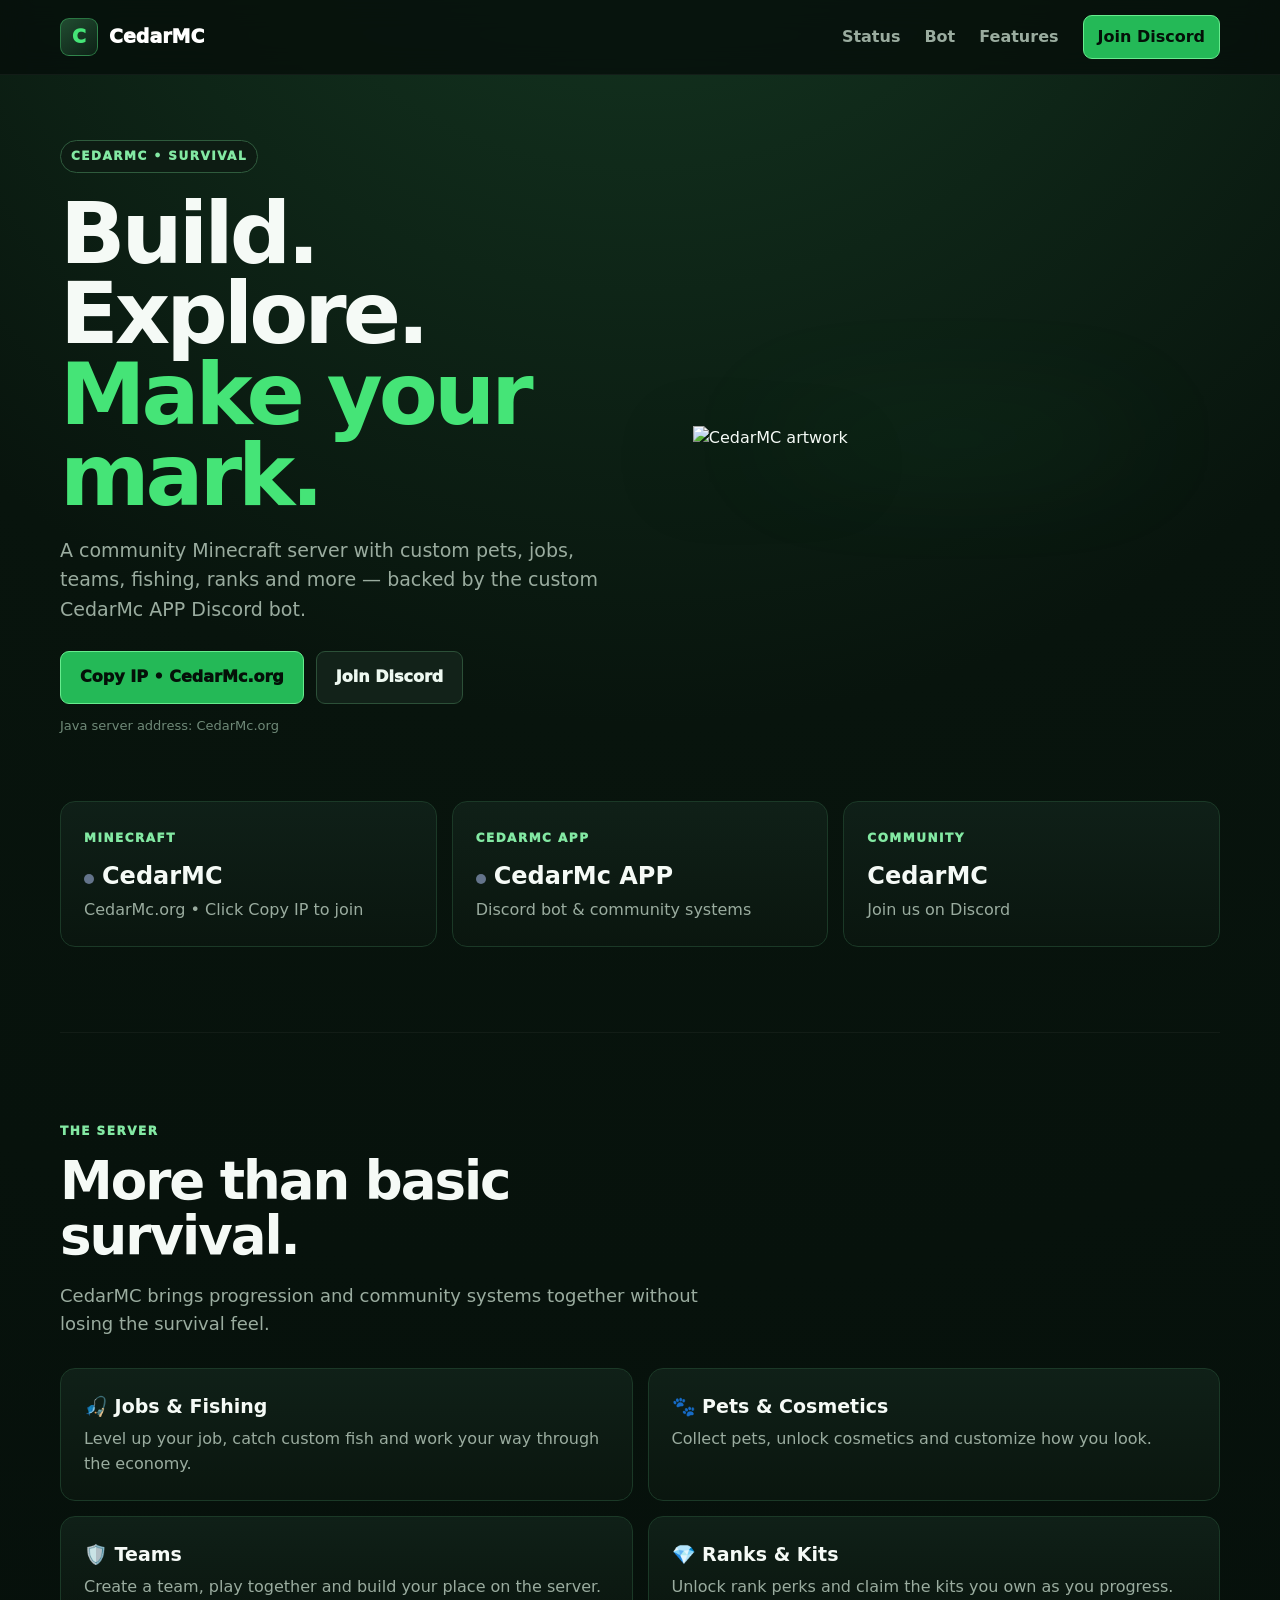
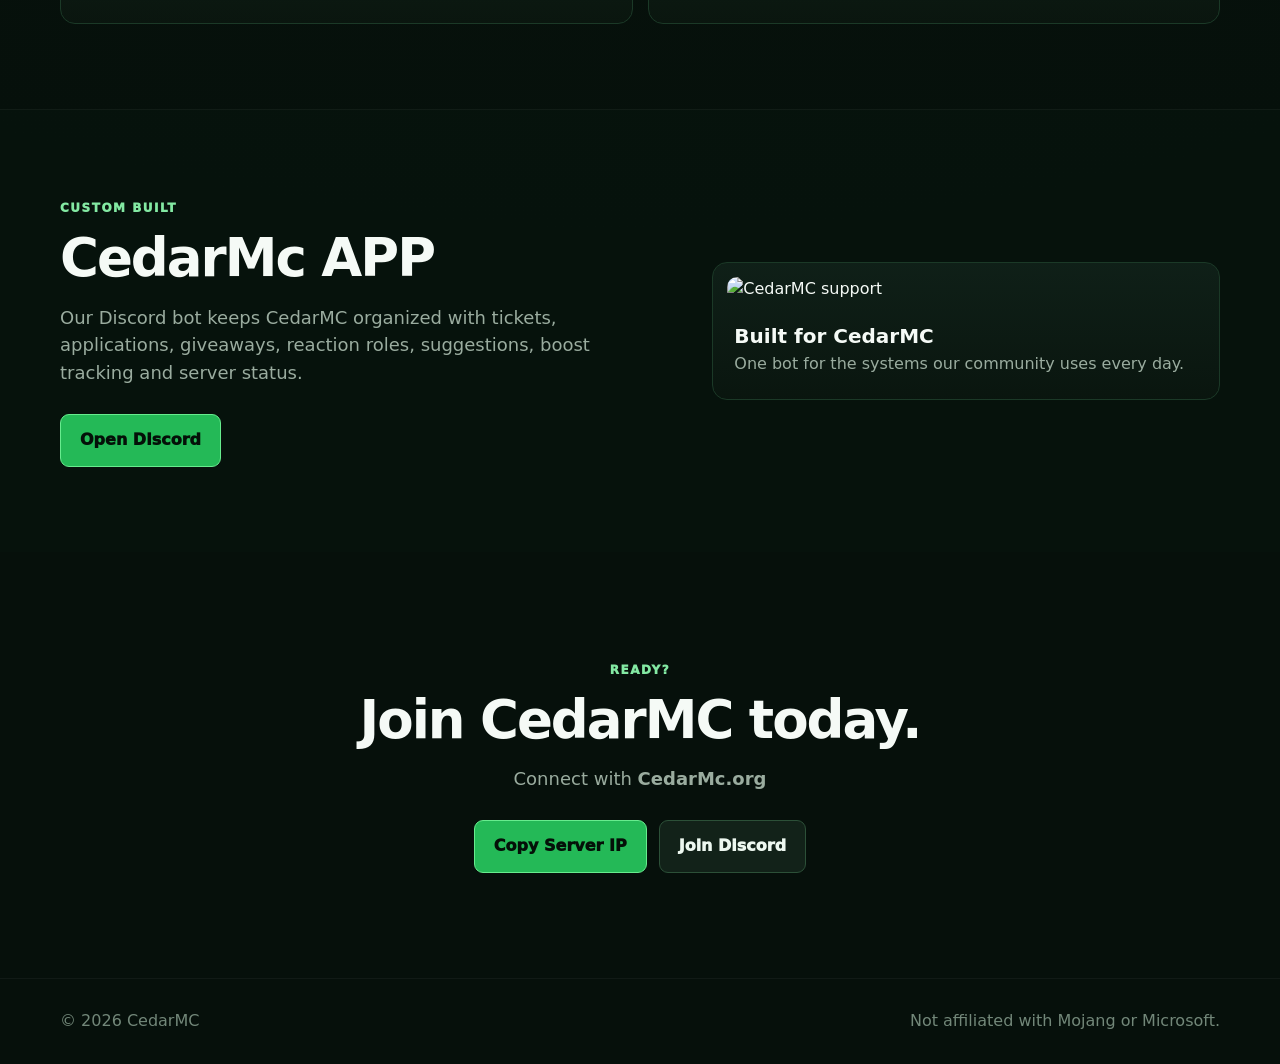
==== index.html @ 32d64391 "Add files via upload" ====
<!doctype html><html lang="en"><head><meta charset="utf-8"><meta name="viewport" content="width=device-width,initial-scale=1"><meta name="theme-color" content="#07100c"><title>CedarMC • Official Server</title><meta name="description" content="CedarMC Minecraft server and CedarMc APP community website."><link rel="stylesheet" href="style.css"></head><body>
<header><nav class="wrap"><a class="brand" href="#home"><span class="mark">C</span><span>CedarMC</span></a><div class="links"><a href="#status">Status</a><a href="#bot">Bot</a><a href="#features">Features</a><a class="button small discord-link" href="#">Join Discord</a></div></nav></header>
<main id="home"><section class="hero wrap"><div class="hero-copy"><div class="pill">CEDARMC • SURVIVAL</div><h1>Build. Explore.<br><span>Make your mark.</span></h1><p>A community Minecraft server with custom pets, jobs, teams, fishing, ranks and more — backed by the custom CedarMc APP Discord bot.</p><div class="actions"><button class="button" id="copyIp">Copy IP • CedarMc.org</button><a class="button secondary discord-link" href="#">Join Discord</a></div><div class="copy-note" id="copyNote">Java server address: CedarMc.org</div></div><div class="hero-art"><img src="assets/cedarmc-welcome.png" alt="CedarMC artwork"></div></section>
<section class="status-wrap wrap" id="status"><article class="status-card"><span class="kicker">MINECRAFT</span><h3><i class="dot" id="mcDot"></i><span id="mcState">Checking…</span></h3><p id="mcPlayers">CedarMc.org</p></article><article class="status-card"><span class="kicker">CEDARMC APP</span><h3><i class="dot" id="botDot"></i><span id="botState">Checking…</span></h3><p>Discord bot & community systems</p></article><article class="status-card"><span class="kicker">COMMUNITY</span><h3 id="members">CedarMC</h3><p>Join us on Discord</p></article></section>
<section class="section wrap" id="features"><div class="heading"><span class="kicker">THE SERVER</span><h2>More than basic survival.</h2><p>CedarMC brings progression and community systems together without losing the survival feel.</p></div><div class="feature-grid"><article><b>🎣 Jobs & Fishing</b><p>Level up your job, catch custom fish and work your way through the economy.</p></article><article><b>🐾 Pets & Cosmetics</b><p>Collect pets, unlock cosmetics and customize how you look.</p></article><article><b>🛡️ Teams</b><p>Create a team, play together and build your place on the server.</p></article><article><b>💎 Ranks & Kits</b><p>Unlock rank perks and claim the kits you own as you progress.</p></article></div></section>
<section class="section bot-section" id="bot"><div class="wrap bot-grid"><div><span class="kicker">CUSTOM BUILT</span><h2>CedarMc APP</h2><p>Our Discord bot keeps CedarMC organized with tickets, applications, giveaways, reaction roles, suggestions, boost tracking and server status.</p><div class="actions left"><a class="button discord-link" href="#">Open Discord</a></div></div><div class="bot-card"><img src="assets/ticket-support.png" alt="CedarMC support"><div><b>Built for CedarMC</b><p>One bot for the systems our community uses every day.</p></div></div></div></section>
<section class="cta wrap"><span class="kicker">READY?</span><h2>Join CedarMC today.</h2><p>Connect with <strong>CedarMc.org</strong></p><div class="actions"><button class="button" id="copyIp2">Copy Server IP</button><a class="button secondary discord-link" href="#">Join Discord</a></div></section></main>
<footer><div class="wrap footer"><span>© 2026 CedarMC</span><span>Not affiliated with Mojang or Microsoft.</span></div></footer><script src="script.js"></script></body></html>
---- style.css ----
:root{--bg:#06100b;--panel:#0c1a12;--panel2:#10251a;--green:#45e477;--green2:#24b957;--text:#f5faf6;--muted:#9aac9f;--line:#1b3927}*{box-sizing:border-box}html{scroll-behavior:smooth}body{margin:0;background:radial-gradient(circle at 50% -10%,#163b24 0,#08140d 33%,var(--bg) 70%);color:var(--text);font:16px/1.55 Inter,ui-sans-serif,system-ui,-apple-system,"Segoe UI",sans-serif}.wrap{width:min(1160px,92%);margin:auto}header{position:sticky;top:0;z-index:20;background:#06100bd9;backdrop-filter:blur(14px);border-bottom:1px solid #ffffff0c}nav{height:74px;display:flex;align-items:center;justify-content:space-between}.brand{display:flex;align-items:center;gap:11px;color:#fff;text-decoration:none;font-weight:950;font-size:19px}.mark{width:38px;height:38px;display:grid;place-items:center;border-radius:9px;background:linear-gradient(145deg,#214c31,#0d2116);border:1px solid #4ee57b66;color:var(--green);font-weight:1000}.links{display:flex;gap:24px;align-items:center}.links>a{color:var(--muted);text-decoration:none;font-weight:750}.links>a:hover{color:#fff}.button{border:1px solid #67ec8e;background:var(--green2);color:#041008!important;padding:13px 19px;border-radius:9px;font:inherit;font-weight:950;text-decoration:none;cursor:pointer;display:inline-flex;align-items:center;justify-content:center}.button:hover{filter:brightness(1.08);transform:translateY(-1px)}.button.small{padding:9px 14px}.button.secondary{background:#122219;color:#edf8f0!important;border-color:#2c5038}.hero{min-height:610px;display:grid;grid-template-columns:1.05fr .95fr;align-items:center;gap:50px;padding-top:65px;padding-bottom:65px}.pill,.kicker{color:#83e9a3;font-size:12px;letter-spacing:1.5px;font-weight:950}.pill{display:inline-block;padding:6px 10px;border:1px solid #2f5b3d;border-radius:99px;background:#0d1c13}.hero h1{font-size:clamp(52px,7vw,86px);line-height:.94;letter-spacing:-4px;margin:20px 0}.hero h1 span{color:var(--green)}.hero p{color:var(--muted);font-size:19px;max-width:650px}.actions{display:flex;gap:12px;flex-wrap:wrap;margin-top:27px}.actions.left{justify-content:flex-start}.copy-note{color:#6f8978;font-size:13px;margin-top:12px}.hero-art{position:relative}.hero-art:before{content:"";position:absolute;inset:12%;background:#32d26733;filter:blur(55px);border-radius:50%}.hero-art img{position:relative;width:100%;max-height:460px;object-fit:contain;filter:drop-shadow(0 25px 35px #0008)}.status-wrap{display:grid;grid-template-columns:repeat(3,1fr);gap:15px;margin-bottom:85px}.status-card,.feature-grid article,.bot-card{background:linear-gradient(180deg,#102119e8,#0a160fe8);border:1px solid var(--line);border-radius:15px;padding:23px}.status-card h3{font-size:24px;margin:8px 0 3px}.status-card p,.feature-grid p,.bot-card p{margin:0;color:var(--muted)}.dot{display:inline-block;width:10px;height:10px;border-radius:50%;background:#64748b;margin-right:8px}.dot.on{background:#3be374;box-shadow:0 0 14px #3be37499}.section{padding:85px 0;border-top:1px solid #ffffff0b}.heading{max-width:690px}.section h2,.cta h2{font-size:clamp(36px,5vw,53px);letter-spacing:-2px;line-height:1.05;margin:10px 0}.heading>p,.bot-grid>div>p,.cta>p{color:var(--muted);font-size:18px}.feature-grid{display:grid;grid-template-columns:repeat(2,1fr);gap:15px;margin-top:30px}.feature-grid b{font-size:19px;display:block;margin-bottom:6px}.bot-section{background:#08140e99}.bot-grid{display:grid;grid-template-columns:1fr .85fr;align-items:center;gap:55px}.bot-card{padding:14px}.bot-card img{width:100%;height:220px;object-fit:cover;border-radius:10px;margin-bottom:14px}.bot-card div{padding:5px 7px 8px}.bot-card b{font-size:20px}.cta{text-align:center;padding:105px 0}.cta .actions{justify-content:center}footer{border-top:1px solid #ffffff0b;color:#728779}.footer{min-height:85px;display:flex;justify-content:space-between;align-items:center;gap:20px}@media(max-width:800px){.links>a:not(.button){display:none}.hero,.bot-grid{grid-template-columns:1fr}.hero{padding-top:55px;text-align:center}.hero-copy p{margin-left:auto;margin-right:auto}.hero .actions{justify-content:center}.hero h1{letter-spacing:-2.5px}.hero-art img{max-height:330px}.status-wrap,.feature-grid{grid-template-columns:1fr}.footer{flex-direction:column;justify-content:center}.bot-grid{text-align:center}.actions.left{justify-content:center}}
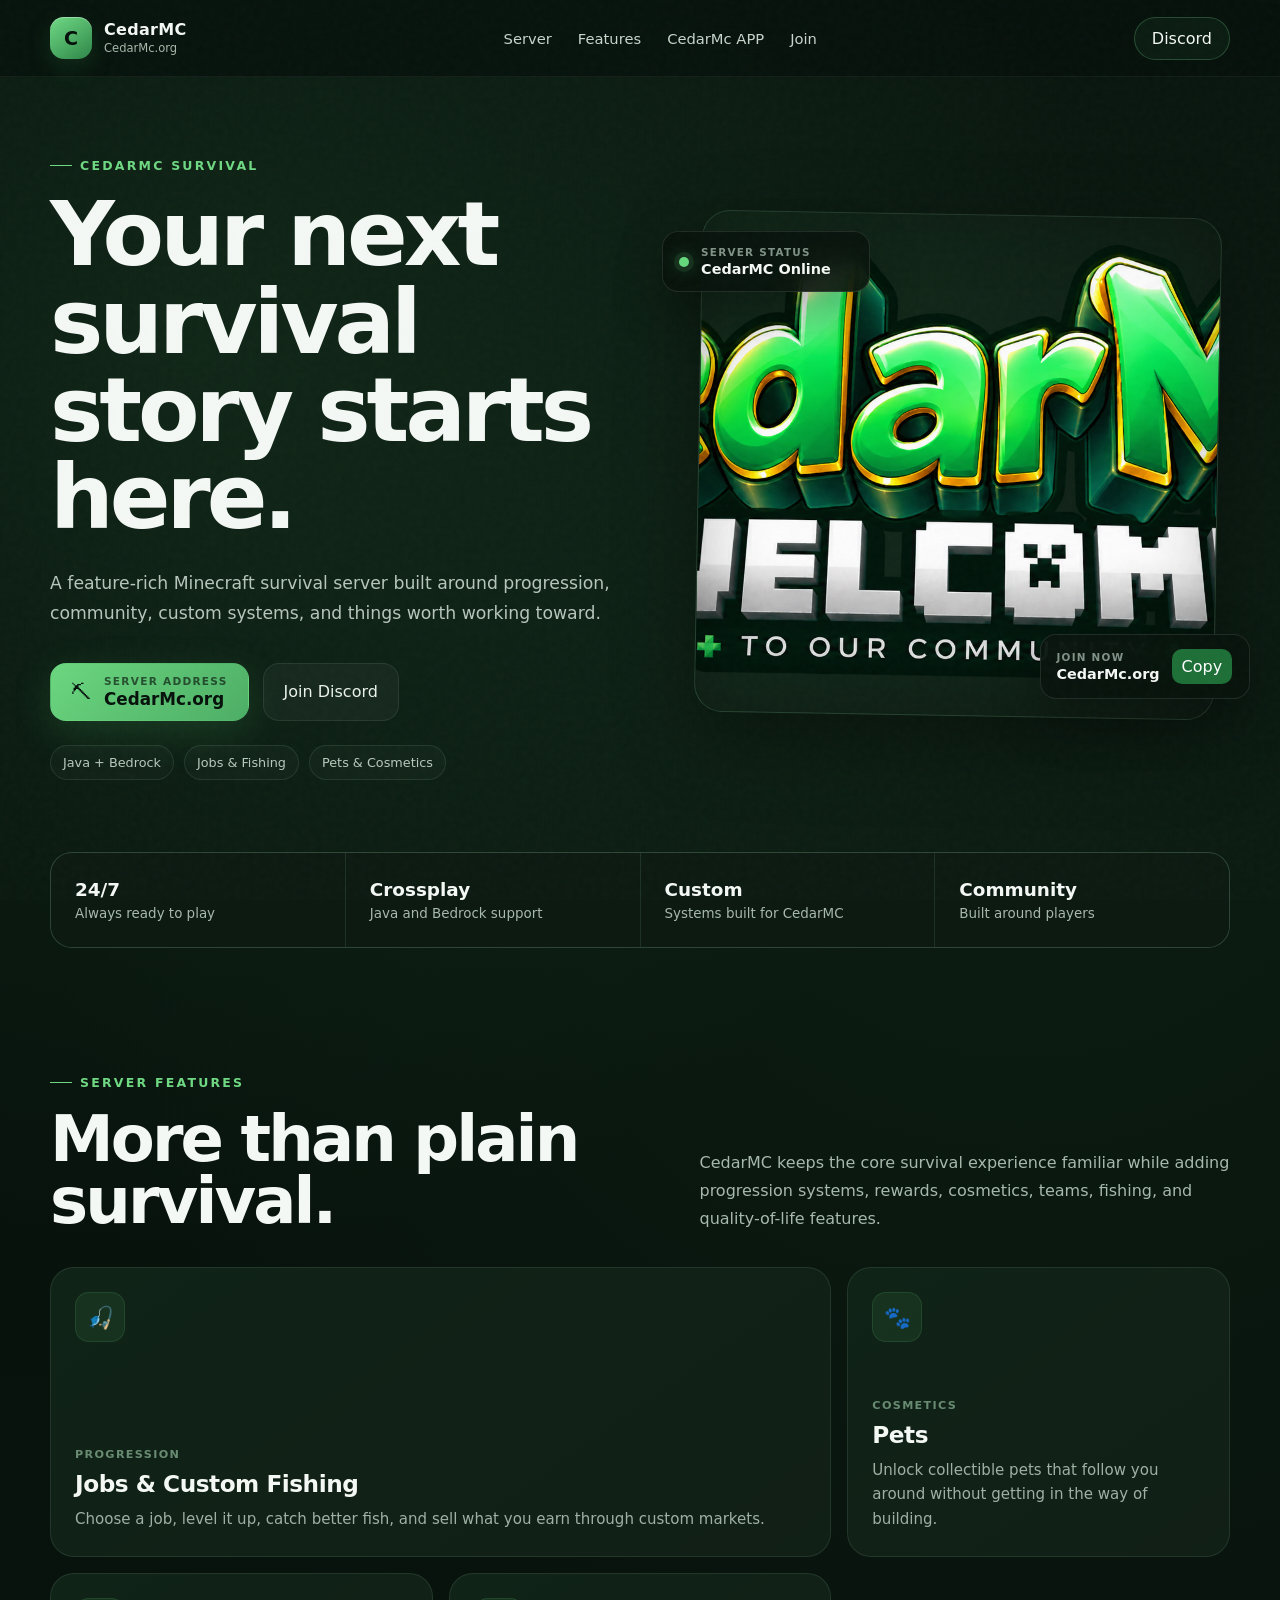
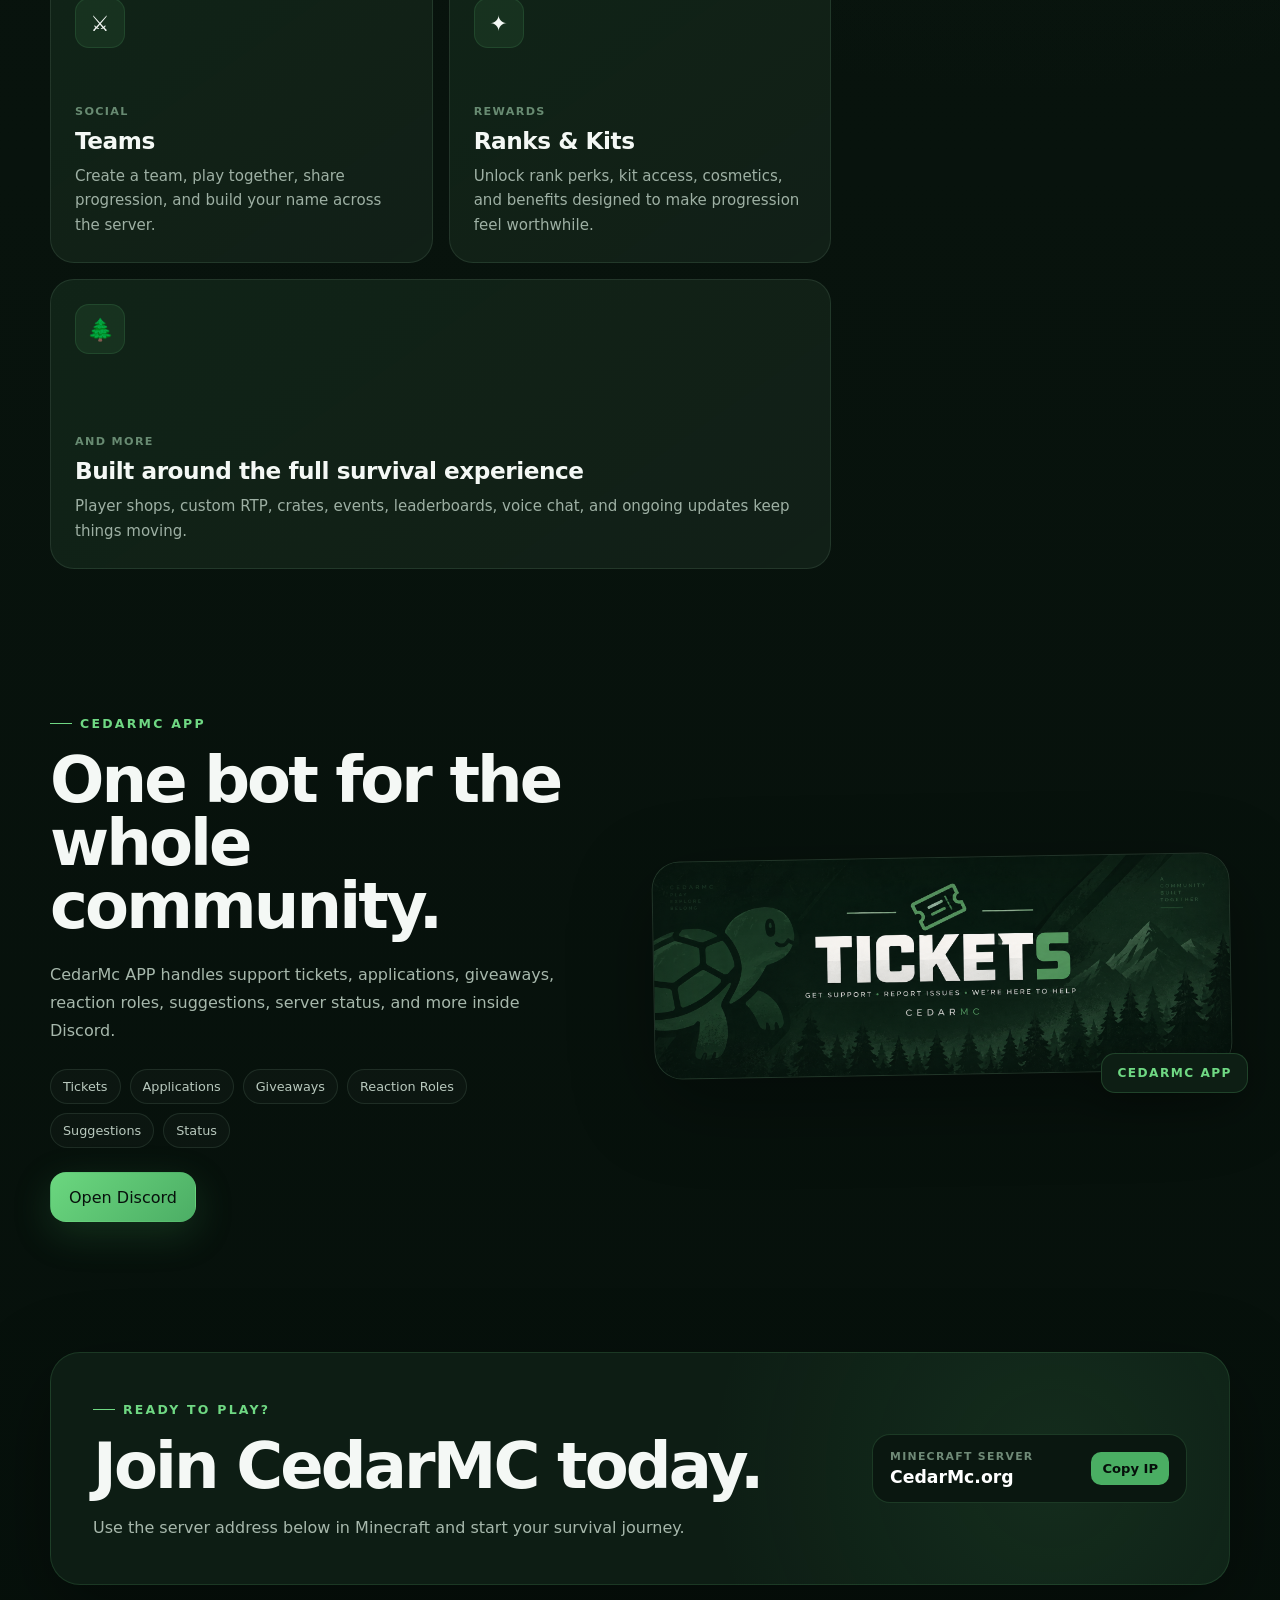
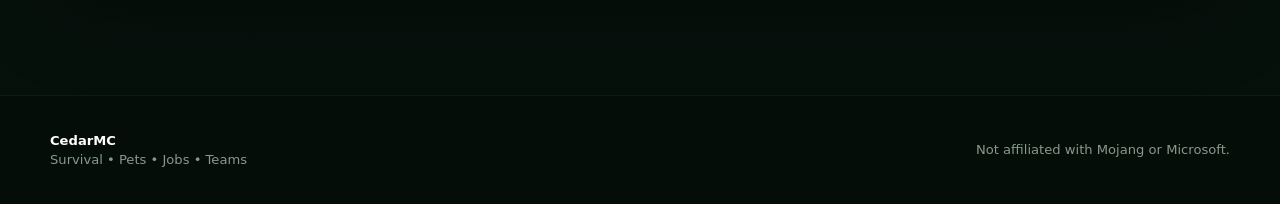
==== commit 32e4a784: "Add files via upload" ====
--- a/index.html
+++ b/index.html
@@ -1,8 +1,227 @@
-<!doctype html><html lang="en"><head><meta charset="utf-8"><meta name="viewport" content="width=device-width,initial-scale=1"><meta name="theme-color" content="#07100c"><title>CedarMC • Official Server</title><meta name="description" content="CedarMC Minecraft server and CedarMc APP community website."><link rel="stylesheet" href="style.css"></head><body>
-<header><nav class="wrap"><a class="brand" href="#home"><span class="mark">C</span><span>CedarMC</span></a><div class="links"><a href="#status">Status</a><a href="#bot">Bot</a><a href="#features">Features</a><a class="button small discord-link" href="#">Join Discord</a></div></nav></header>
-<main id="home"><section class="hero wrap"><div class="hero-copy"><div class="pill">CEDARMC • SURVIVAL</div><h1>Build. Explore.<br><span>Make your mark.</span></h1><p>A community Minecraft server with custom pets, jobs, teams, fishing, ranks and more — backed by the custom CedarMc APP Discord bot.</p><div class="actions"><button class="button" id="copyIp">Copy IP • CedarMc.org</button><a class="button secondary discord-link" href="#">Join Discord</a></div><div class="copy-note" id="copyNote">Java server address: CedarMc.org</div></div><div class="hero-art"><img src="assets/cedarmc-welcome.png" alt="CedarMC artwork"></div></section>
-<section class="status-wrap wrap" id="status"><article class="status-card"><span class="kicker">MINECRAFT</span><h3><i class="dot" id="mcDot"></i><span id="mcState">Checking…</span></h3><p id="mcPlayers">CedarMc.org</p></article><article class="status-card"><span class="kicker">CEDARMC APP</span><h3><i class="dot" id="botDot"></i><span id="botState">Checking…</span></h3><p>Discord bot & community systems</p></article><article class="status-card"><span class="kicker">COMMUNITY</span><h3 id="members">CedarMC</h3><p>Join us on Discord</p></article></section>
-<section class="section wrap" id="features"><div class="heading"><span class="kicker">THE SERVER</span><h2>More than basic survival.</h2><p>CedarMC brings progression and community systems together without losing the survival feel.</p></div><div class="feature-grid"><article><b>🎣 Jobs & Fishing</b><p>Level up your job, catch custom fish and work your way through the economy.</p></article><article><b>🐾 Pets & Cosmetics</b><p>Collect pets, unlock cosmetics and customize how you look.</p></article><article><b>🛡️ Teams</b><p>Create a team, play together and build your place on the server.</p></article><article><b>💎 Ranks & Kits</b><p>Unlock rank perks and claim the kits you own as you progress.</p></article></div></section>
-<section class="section bot-section" id="bot"><div class="wrap bot-grid"><div><span class="kicker">CUSTOM BUILT</span><h2>CedarMc APP</h2><p>Our Discord bot keeps CedarMC organized with tickets, applications, giveaways, reaction roles, suggestions, boost tracking and server status.</p><div class="actions left"><a class="button discord-link" href="#">Open Discord</a></div></div><div class="bot-card"><img src="assets/ticket-support.png" alt="CedarMC support"><div><b>Built for CedarMC</b><p>One bot for the systems our community uses every day.</p></div></div></div></section>
-<section class="cta wrap"><span class="kicker">READY?</span><h2>Join CedarMC today.</h2><p>Connect with <strong>CedarMc.org</strong></p><div class="actions"><button class="button" id="copyIp2">Copy Server IP</button><a class="button secondary discord-link" href="#">Join Discord</a></div></section></main>
-<footer><div class="wrap footer"><span>© 2026 CedarMC</span><span>Not affiliated with Mojang or Microsoft.</span></div></footer><script src="script.js"></script></body></html>
+<!DOCTYPE html>
+<html lang="en">
+<head>
+  <meta charset="UTF-8" />
+  <meta name="viewport" content="width=device-width, initial-scale=1.0" />
+  <meta name="theme-color" content="#0d1f16" />
+  <title>CedarMC | Survival Reimagined</title>
+  <meta name="description" content="CedarMC is a polished survival Minecraft server with jobs, fishing, pets, cosmetics, teams, ranks, and more." />
+  <link rel="stylesheet" href="style.css" />
+</head>
+<body>
+  <div class="noise"></div>
+
+  <header class="site-header">
+    <div class="shell nav-wrap">
+      <a class="brand" href="#top" aria-label="CedarMC home">
+        <span class="brand-mark">C</span>
+        <span>
+          <strong>CedarMC</strong>
+          <small>CedarMc.org</small>
+        </span>
+      </a>
+
+      <nav class="nav-links" aria-label="Main navigation">
+        <a href="#server">Server</a>
+        <a href="#features">Features</a>
+        <a href="#app">CedarMc APP</a>
+        <a href="#join">Join</a>
+      </nav>
+
+      <a class="nav-button discord-link" href="#">Discord</a>
+    </div>
+  </header>
+
+  <main id="top">
+    <section class="hero shell" id="server">
+      <div class="hero-copy">
+        <div class="eyebrow">CEDARMC SURVIVAL</div>
+        <h1>Your next survival story starts here.</h1>
+        <p class="hero-text">
+          A feature-rich Minecraft survival server built around progression, community, custom systems,
+          and things worth working toward.
+        </p>
+
+        <div class="hero-actions">
+          <button class="button button-primary copy-ip" type="button" data-ip="CedarMc.org">
+            <span class="button-icon">⛏</span>
+            <span>
+              <small>SERVER ADDRESS</small>
+              <strong>CedarMc.org</strong>
+            </span>
+          </button>
+          <a class="button button-secondary discord-link" href="#">Join Discord</a>
+        </div>
+
+        <div class="quick-points" aria-label="Server highlights">
+          <span>Java + Bedrock</span>
+          <span>Jobs & Fishing</span>
+          <span>Pets & Cosmetics</span>
+        </div>
+      </div>
+
+      <div class="hero-visual">
+        <div class="image-frame">
+          <img src="cedarmc-welcome.png" alt="CedarMC welcome artwork" />
+        </div>
+
+        <div class="float-card float-card-top">
+          <span class="status-dot"></span>
+          <div>
+            <small>SERVER STATUS</small>
+            <strong id="serverStatus">CedarMC Online</strong>
+          </div>
+        </div>
+
+        <div class="float-card float-card-bottom">
+          <div>
+            <small>JOIN NOW</small>
+            <strong>CedarMc.org</strong>
+          </div>
+          <button class="mini-copy copy-ip" type="button" data-ip="CedarMc.org">Copy</button>
+        </div>
+      </div>
+    </section>
+
+    <section class="stats shell" aria-label="CedarMC quick stats">
+      <article>
+        <strong>24/7</strong>
+        <span>Always ready to play</span>
+      </article>
+      <article>
+        <strong>Crossplay</strong>
+        <span>Java and Bedrock support</span>
+      </article>
+      <article>
+        <strong>Custom</strong>
+        <span>Systems built for CedarMC</span>
+      </article>
+      <article>
+        <strong>Community</strong>
+        <span>Built around players</span>
+      </article>
+    </section>
+
+    <section class="section shell" id="features">
+      <div class="section-heading">
+        <div>
+          <span class="eyebrow">SERVER FEATURES</span>
+          <h2>More than plain survival.</h2>
+        </div>
+        <p>
+          CedarMC keeps the core survival experience familiar while adding progression systems, rewards,
+          cosmetics, teams, fishing, and quality-of-life features.
+        </p>
+      </div>
+
+      <div class="feature-grid">
+        <article class="feature-card feature-card-large">
+          <span class="feature-icon">🎣</span>
+          <div>
+            <small>PROGRESSION</small>
+            <h3>Jobs & Custom Fishing</h3>
+            <p>Choose a job, level it up, catch better fish, and sell what you earn through custom markets.</p>
+          </div>
+        </article>
+
+        <article class="feature-card">
+          <span class="feature-icon">🐾</span>
+          <div>
+            <small>COSMETICS</small>
+            <h3>Pets</h3>
+            <p>Unlock collectible pets that follow you around without getting in the way of building.</p>
+          </div>
+        </article>
+
+        <article class="feature-card">
+          <span class="feature-icon">⚔</span>
+          <div>
+            <small>SOCIAL</small>
+            <h3>Teams</h3>
+            <p>Create a team, play together, share progression, and build your name across the server.</p>
+          </div>
+        </article>
+
+        <article class="feature-card">
+          <span class="feature-icon">✦</span>
+          <div>
+            <small>REWARDS</small>
+            <h3>Ranks & Kits</h3>
+            <p>Unlock rank perks, kit access, cosmetics, and benefits designed to make progression feel worthwhile.</p>
+          </div>
+        </article>
+
+        <article class="feature-card feature-card-wide">
+          <span class="feature-icon">🌲</span>
+          <div>
+            <small>AND MORE</small>
+            <h3>Built around the full survival experience</h3>
+            <p>Player shops, custom RTP, crates, events, leaderboards, voice chat, and ongoing updates keep things moving.</p>
+          </div>
+        </article>
+      </div>
+    </section>
+
+    <section class="section shell app-section" id="app">
+      <div class="app-copy">
+        <span class="eyebrow">CEDARMC APP</span>
+        <h2>One bot for the whole community.</h2>
+        <p>
+          CedarMc APP handles support tickets, applications, giveaways, reaction roles, suggestions,
+          server status, and more inside Discord.
+        </p>
+
+        <div class="tag-list">
+          <span>Tickets</span>
+          <span>Applications</span>
+          <span>Giveaways</span>
+          <span>Reaction Roles</span>
+          <span>Suggestions</span>
+          <span>Status</span>
+        </div>
+
+        <a class="button button-primary compact discord-link" href="#">Open Discord</a>
+      </div>
+
+      <div class="app-visual">
+        <div class="ticket-frame">
+          <img src="ticket-support.png" alt="CedarMC support ticket panel" />
+        </div>
+        <div class="app-badge">CEDARMC APP</div>
+      </div>
+    </section>
+
+    <section class="join-section" id="join">
+      <div class="shell join-card">
+        <div>
+          <span class="eyebrow">READY TO PLAY?</span>
+          <h2>Join CedarMC today.</h2>
+          <p>Use the server address below in Minecraft and start your survival journey.</p>
+        </div>
+
+        <button class="join-ip copy-ip" type="button" data-ip="CedarMc.org">
+          <span>
+            <small>MINECRAFT SERVER</small>
+            <strong>CedarMc.org</strong>
+          </span>
+          <b>Copy IP</b>
+        </button>
+      </div>
+    </section>
+  </main>
+
+  <footer class="site-footer">
+    <div class="shell footer-wrap">
+      <div>
+        <strong>CedarMC</strong>
+        <span>Survival • Pets • Jobs • Teams</span>
+      </div>
+      <p>Not affiliated with Mojang or Microsoft.</p>
+    </div>
+  </footer>
+
+  <div class="toast" id="toast" role="status" aria-live="polite">Copied CedarMc.org</div>
+
+  <script src="script.js"></script>
+</body>
+</html>
--- a/style.css
+++ b/style.css
@@ -1 +1,863 @@
-:root{--bg:#06100b;--panel:#0c1a12;--panel2:#10251a;--green:#45e477;--green2:#24b957;--text:#f5faf6;--muted:#9aac9f;--line:#1b3927}*{box-sizing:border-box}html{scroll-behavior:smooth}body{margin:0;background:radial-gradient(circle at 50% -10%,#163b24 0,#08140d 33%,var(--bg) 70%);color:var(--text);font:16px/1.55 Inter,ui-sans-serif,system-ui,-apple-system,"Segoe UI",sans-serif}.wrap{width:min(1160px,92%);margin:auto}header{position:sticky;top:0;z-index:20;background:#06100bd9;backdrop-filter:blur(14px);border-bottom:1px solid #ffffff0c}nav{height:74px;display:flex;align-items:center;justify-content:space-between}.brand{display:flex;align-items:center;gap:11px;color:#fff;text-decoration:none;font-weight:950;font-size:19px}.mark{width:38px;height:38px;display:grid;place-items:center;border-radius:9px;background:linear-gradient(145deg,#214c31,#0d2116);border:1px solid #4ee57b66;color:var(--green);font-weight:1000}.links{display:flex;gap:24px;align-items:center}.links>a{color:var(--muted);text-decoration:none;font-weight:750}.links>a:hover{color:#fff}.button{border:1px solid #67ec8e;background:var(--green2);color:#041008!important;padding:13px 19px;border-radius:9px;font:inherit;font-weight:950;text-decoration:none;cursor:pointer;display:inline-flex;align-items:center;justify-content:center}.button:hover{filter:brightness(1.08);transform:translateY(-1px)}.button.small{padding:9px 14px}.button.secondary{background:#122219;color:#edf8f0!important;border-color:#2c5038}.hero{min-height:610px;display:grid;grid-template-columns:1.05fr .95fr;align-items:center;gap:50px;padding-top:65px;padding-bottom:65px}.pill,.kicker{color:#83e9a3;font-size:12px;letter-spacing:1.5px;font-weight:950}.pill{display:inline-block;padding:6px 10px;border:1px solid #2f5b3d;border-radius:99px;background:#0d1c13}.hero h1{font-size:clamp(52px,7vw,86px);line-height:.94;letter-spacing:-4px;margin:20px 0}.hero h1 span{color:var(--green)}.hero p{color:var(--muted);font-size:19px;max-width:650px}.actions{display:flex;gap:12px;flex-wrap:wrap;margin-top:27px}.actions.left{justify-content:flex-start}.copy-note{color:#6f8978;font-size:13px;margin-top:12px}.hero-art{position:relative}.hero-art:before{content:"";position:absolute;inset:12%;background:#32d26733;filter:blur(55px);border-radius:50%}.hero-art img{position:relative;width:100%;max-height:460px;object-fit:contain;filter:drop-shadow(0 25px 35px #0008)}.status-wrap{display:grid;grid-template-columns:repeat(3,1fr);gap:15px;margin-bottom:85px}.status-card,.feature-grid article,.bot-card{background:linear-gradient(180deg,#102119e8,#0a160fe8);border:1px solid var(--line);border-radius:15px;padding:23px}.status-card h3{font-size:24px;margin:8px 0 3px}.status-card p,.feature-grid p,.bot-card p{margin:0;color:var(--muted)}.dot{display:inline-block;width:10px;height:10px;border-radius:50%;background:#64748b;margin-right:8px}.dot.on{background:#3be374;box-shadow:0 0 14px #3be37499}.section{padding:85px 0;border-top:1px solid #ffffff0b}.heading{max-width:690px}.section h2,.cta h2{font-size:clamp(36px,5vw,53px);letter-spacing:-2px;line-height:1.05;margin:10px 0}.heading>p,.bot-grid>div>p,.cta>p{color:var(--muted);font-size:18px}.feature-grid{display:grid;grid-template-columns:repeat(2,1fr);gap:15px;margin-top:30px}.feature-grid b{font-size:19px;display:block;margin-bottom:6px}.bot-section{background:#08140e99}.bot-grid{display:grid;grid-template-columns:1fr .85fr;align-items:center;gap:55px}.bot-card{padding:14px}.bot-card img{width:100%;height:220px;object-fit:cover;border-radius:10px;margin-bottom:14px}.bot-card div{padding:5px 7px 8px}.bot-card b{font-size:20px}.cta{text-align:center;padding:105px 0}.cta .actions{justify-content:center}footer{border-top:1px solid #ffffff0b;color:#728779}.footer{min-height:85px;display:flex;justify-content:space-between;align-items:center;gap:20px}@media(max-width:800px){.links>a:not(.button){display:none}.hero,.bot-grid{grid-template-columns:1fr}.hero{padding-top:55px;text-align:center}.hero-copy p{margin-left:auto;margin-right:auto}.hero .actions{justify-content:center}.hero h1{letter-spacing:-2.5px}.hero-art img{max-height:330px}.status-wrap,.feature-grid{grid-template-columns:1fr}.footer{flex-direction:column;justify-content:center}.bot-grid{text-align:center}.actions.left{justify-content:center}}
+:root {
+  --bg: #07110c;
+  --bg-soft: #0b1710;
+  --panel: #0f2117;
+  --panel-2: #12281b;
+  --line: rgba(165, 208, 177, 0.12);
+  --text: #f4f8f5;
+  --muted: #a7b8ac;
+  --green: #4fb56a;
+  --green-bright: #6fd883;
+  --green-dark: #1e6c35;
+  --cream: #e7eddf;
+  --shadow: 0 24px 80px rgba(0, 0, 0, 0.35);
+  --radius: 24px;
+}
+
+* {
+  box-sizing: border-box;
+}
+
+html {
+  scroll-behavior: smooth;
+}
+
+body {
+  margin: 0;
+  color: var(--text);
+  background:
+    radial-gradient(circle at 15% 10%, rgba(59, 139, 78, 0.16), transparent 28%),
+    radial-gradient(circle at 80% 20%, rgba(37, 86, 52, 0.18), transparent 35%),
+    linear-gradient(180deg, #07110c 0%, #08130d 52%, #06100b 100%);
+  font-family: Inter, ui-sans-serif, system-ui, -apple-system, BlinkMacSystemFont, "Segoe UI", sans-serif;
+  min-height: 100vh;
+}
+
+body::before {
+  content: "";
+  position: fixed;
+  inset: 0;
+  pointer-events: none;
+  background-image:
+    linear-gradient(rgba(255,255,255,0.015) 1px, transparent 1px),
+    linear-gradient(90deg, rgba(255,255,255,0.015) 1px, transparent 1px);
+  background-size: 48px 48px;
+  mask-image: linear-gradient(to bottom, rgba(0,0,0,0.4), transparent 80%);
+}
+
+.noise {
+  position: fixed;
+  inset: 0;
+  pointer-events: none;
+  opacity: 0.025;
+  background-image: url("data:image/svg+xml,%3Csvg viewBox='0 0 180 180' xmlns='http://www.w3.org/2000/svg'%3E%3Cfilter id='n'%3E%3CfeTurbulence type='fractalNoise' baseFrequency='.8' numOctaves='4' stitchTiles='stitch'/%3E%3C/filter%3E%3Crect width='100%25' height='100%25' filter='url(%23n)' opacity='1'/%3E%3C/svg%3E");
+  z-index: 999;
+}
+
+a {
+  color: inherit;
+  text-decoration: none;
+}
+
+button,
+a {
+  -webkit-tap-highlight-color: transparent;
+}
+
+button {
+  font: inherit;
+}
+
+img {
+  display: block;
+  max-width: 100%;
+}
+
+.shell {
+  width: min(1180px, calc(100% - 40px));
+  margin: 0 auto;
+}
+
+.site-header {
+  position: sticky;
+  top: 0;
+  z-index: 50;
+  backdrop-filter: blur(18px);
+  background: rgba(7, 17, 12, 0.78);
+  border-bottom: 1px solid rgba(255,255,255,0.05);
+}
+
+.nav-wrap {
+  min-height: 76px;
+  display: flex;
+  align-items: center;
+  justify-content: space-between;
+  gap: 24px;
+}
+
+.brand {
+  display: inline-flex;
+  align-items: center;
+  gap: 12px;
+}
+
+.brand-mark {
+  width: 42px;
+  height: 42px;
+  display: grid;
+  place-items: center;
+  border-radius: 14px;
+  font-weight: 900;
+  font-size: 1.2rem;
+  background: linear-gradient(145deg, #6fdb85, #2d8547);
+  color: #06100b;
+  box-shadow: inset 0 1px 0 rgba(255,255,255,0.35), 0 8px 24px rgba(57,149,79,0.2);
+}
+
+.brand strong,
+.brand small {
+  display: block;
+}
+
+.brand strong {
+  font-size: 1rem;
+  line-height: 1.1;
+  letter-spacing: 0.02em;
+}
+
+.brand small {
+  margin-top: 3px;
+  color: var(--muted);
+  font-size: 0.72rem;
+}
+
+.nav-links {
+  display: flex;
+  align-items: center;
+  gap: 26px;
+  color: #c8d5cc;
+  font-size: 0.92rem;
+}
+
+.nav-links a,
+.nav-button {
+  transition: 0.2s ease;
+}
+
+.nav-links a:hover {
+  color: #ffffff;
+}
+
+.nav-button {
+  padding: 11px 17px;
+  border: 1px solid rgba(124, 220, 145, 0.24);
+  border-radius: 999px;
+  background: rgba(67, 144, 86, 0.09);
+}
+
+.nav-button:hover {
+  border-color: rgba(124, 220, 145, 0.5);
+  background: rgba(67, 144, 86, 0.16);
+}
+
+.hero {
+  min-height: 720px;
+  display: grid;
+  grid-template-columns: 1.02fr 0.98fr;
+  align-items: center;
+  gap: 70px;
+  padding-top: 74px;
+  padding-bottom: 72px;
+}
+
+.eyebrow {
+  display: inline-flex;
+  align-items: center;
+  gap: 8px;
+  margin-bottom: 18px;
+  color: var(--green-bright);
+  font-size: 0.78rem;
+  font-weight: 800;
+  letter-spacing: 0.18em;
+}
+
+.eyebrow::before {
+  content: "";
+  width: 22px;
+  height: 1px;
+  background: currentColor;
+}
+
+.hero h1,
+.section-heading h2,
+.app-copy h2,
+.join-card h2 {
+  margin: 0;
+  letter-spacing: -0.045em;
+  line-height: 0.98;
+}
+
+.hero h1 {
+  max-width: 700px;
+  font-size: clamp(3.3rem, 7vw, 6.8rem);
+}
+
+.hero-text {
+  max-width: 680px;
+  margin: 26px 0 0;
+  color: #b7c6bc;
+  font-size: 1.08rem;
+  line-height: 1.75;
+}
+
+.hero-actions {
+  display: flex;
+  flex-wrap: wrap;
+  gap: 14px;
+  margin-top: 34px;
+}
+
+.button {
+  min-height: 58px;
+  display: inline-flex;
+  align-items: center;
+  justify-content: center;
+  gap: 13px;
+  border: 1px solid transparent;
+  border-radius: 16px;
+  padding: 0 20px;
+  cursor: pointer;
+  transition: transform 0.18s ease, border-color 0.18s ease, background 0.18s ease;
+}
+
+.button:hover {
+  transform: translateY(-2px);
+}
+
+.button-primary {
+  color: #07110c;
+  background: linear-gradient(135deg, #6bd77f, #4cae65);
+  box-shadow: 0 12px 38px rgba(62, 159, 85, 0.22);
+}
+
+.button-primary small,
+.button-primary strong {
+  display: block;
+  text-align: left;
+}
+
+.button-primary small {
+  font-size: 0.66rem;
+  font-weight: 900;
+  letter-spacing: 0.12em;
+  opacity: 0.65;
+}
+
+.button-primary strong {
+  font-size: 1.05rem;
+  margin-top: 2px;
+}
+
+.button-icon {
+  font-size: 1.25rem;
+}
+
+.button-secondary {
+  color: #eaf2ec;
+  background: rgba(255,255,255,0.04);
+  border-color: rgba(255,255,255,0.08);
+}
+
+.button-secondary:hover {
+  background: rgba(255,255,255,0.07);
+  border-color: rgba(255,255,255,0.14);
+}
+
+.button.compact {
+  min-height: 50px;
+  padding: 0 18px;
+  margin-top: 24px;
+}
+
+.quick-points {
+  display: flex;
+  flex-wrap: wrap;
+  gap: 10px;
+  margin-top: 24px;
+}
+
+.quick-points span,
+.tag-list span {
+  border: 1px solid var(--line);
+  background: rgba(255,255,255,0.025);
+  color: #b9c9be;
+  border-radius: 999px;
+  padding: 9px 12px;
+  font-size: 0.8rem;
+}
+
+.hero-visual {
+  position: relative;
+  min-height: 560px;
+  display: grid;
+  place-items: center;
+}
+
+.image-frame,
+.ticket-frame {
+  position: relative;
+  overflow: hidden;
+  border-radius: 28px;
+  border: 1px solid rgba(179, 230, 191, 0.13);
+  background: linear-gradient(145deg, rgba(90, 178, 110, 0.08), rgba(255,255,255,0.02));
+  box-shadow: var(--shadow);
+}
+
+.image-frame::after,
+.ticket-frame::after {
+  content: "";
+  position: absolute;
+  inset: 0;
+  pointer-events: none;
+  box-shadow: inset 0 0 70px rgba(0,0,0,0.28);
+}
+
+.image-frame {
+  width: min(100%, 520px);
+  transform: rotate(1deg);
+}
+
+.image-frame img {
+  width: 100%;
+  min-height: 500px;
+  object-fit: cover;
+}
+
+.float-card {
+  position: absolute;
+  display: flex;
+  align-items: center;
+  gap: 12px;
+  min-width: 208px;
+  padding: 14px 16px;
+  border-radius: 16px;
+  border: 1px solid rgba(255,255,255,0.1);
+  background: rgba(8, 19, 13, 0.9);
+  backdrop-filter: blur(14px);
+  box-shadow: 0 20px 50px rgba(0,0,0,0.3);
+}
+
+.float-card small,
+.float-card strong {
+  display: block;
+}
+
+.float-card small {
+  color: #819388;
+  font-size: 0.65rem;
+  font-weight: 800;
+  letter-spacing: 0.12em;
+}
+
+.float-card strong {
+  margin-top: 3px;
+  font-size: 0.9rem;
+}
+
+.float-card-top {
+  top: 46px;
+  left: -24px;
+}
+
+.float-card-bottom {
+  justify-content: space-between;
+  right: -20px;
+  bottom: 46px;
+}
+
+.status-dot {
+  width: 10px;
+  height: 10px;
+  border-radius: 50%;
+  background: #65d97c;
+  box-shadow: 0 0 0 5px rgba(101,217,124,0.1), 0 0 18px rgba(101,217,124,0.55);
+}
+
+.mini-copy {
+  border: 0;
+  border-radius: 10px;
+  background: #1e6f37;
+  color: white;
+  padding: 8px 10px;
+  cursor: pointer;
+}
+
+.stats {
+  display: grid;
+  grid-template-columns: repeat(4, 1fr);
+  gap: 1px;
+  overflow: hidden;
+  border: 1px solid var(--line);
+  border-radius: 22px;
+  background: var(--line);
+}
+
+.stats article {
+  background: rgba(10, 24, 16, 0.9);
+  padding: 26px 24px;
+}
+
+.stats strong,
+.stats span {
+  display: block;
+}
+
+.stats strong {
+  font-size: 1.15rem;
+}
+
+.stats span {
+  margin-top: 6px;
+  color: var(--muted);
+  font-size: 0.84rem;
+}
+
+.section {
+  padding-top: 120px;
+  padding-bottom: 20px;
+}
+
+.section-heading {
+  display: grid;
+  grid-template-columns: 1fr 0.9fr;
+  gap: 60px;
+  align-items: end;
+  margin-bottom: 34px;
+}
+
+.section-heading h2,
+.app-copy h2,
+.join-card h2 {
+  font-size: clamp(2.6rem, 5vw, 4.8rem);
+}
+
+.section-heading p,
+.app-copy p,
+.join-card p {
+  color: var(--muted);
+  line-height: 1.75;
+  margin: 0;
+}
+
+.feature-grid {
+  display: grid;
+  grid-template-columns: repeat(12, 1fr);
+  gap: 16px;
+}
+
+.feature-card {
+  grid-column: span 4;
+  min-height: 290px;
+  padding: 24px;
+  display: flex;
+  flex-direction: column;
+  justify-content: space-between;
+  border-radius: var(--radius);
+  border: 1px solid var(--line);
+  background:
+    linear-gradient(145deg, rgba(80, 162, 101, 0.05), rgba(255,255,255,0.015)),
+    #0d1c13;
+  transition: 0.2s ease;
+}
+
+.feature-card:hover {
+  transform: translateY(-4px);
+  border-color: rgba(111,216,131,0.22);
+  background:
+    linear-gradient(145deg, rgba(80, 162, 101, 0.08), rgba(255,255,255,0.025)),
+    #0f2117;
+}
+
+.feature-card-large {
+  grid-column: span 8;
+}
+
+.feature-card-wide {
+  grid-column: span 8;
+}
+
+.feature-icon {
+  width: 50px;
+  height: 50px;
+  display: grid;
+  place-items: center;
+  border-radius: 14px;
+  background: rgba(98, 211, 121, 0.09);
+  border: 1px solid rgba(111,216,131,0.12);
+  font-size: 1.35rem;
+}
+
+.feature-card small {
+  color: #688b72;
+  font-size: 0.7rem;
+  font-weight: 800;
+  letter-spacing: 0.12em;
+}
+
+.feature-card h3 {
+  margin: 8px 0 10px;
+  font-size: 1.45rem;
+  letter-spacing: -0.02em;
+}
+
+.feature-card p {
+  margin: 0;
+  color: #9eb0a4;
+  line-height: 1.65;
+  font-size: 0.94rem;
+}
+
+.app-section {
+  display: grid;
+  grid-template-columns: 0.95fr 1.05fr;
+  align-items: center;
+  gap: 80px;
+  padding-bottom: 130px;
+}
+
+.app-copy p {
+  max-width: 590px;
+  margin-top: 24px;
+}
+
+.tag-list {
+  display: flex;
+  flex-wrap: wrap;
+  gap: 9px;
+  margin-top: 24px;
+}
+
+.app-visual {
+  position: relative;
+}
+
+.ticket-frame {
+  transform: rotate(-1deg);
+}
+
+.ticket-frame img {
+  width: 100%;
+  object-fit: cover;
+}
+
+.app-badge {
+  position: absolute;
+  right: -18px;
+  bottom: -18px;
+  padding: 12px 15px;
+  border-radius: 14px;
+  border: 1px solid rgba(111,216,131,0.2);
+  background: #0d1e14;
+  box-shadow: 0 12px 40px rgba(0,0,0,0.25);
+  color: var(--green-bright);
+  font-size: 0.76rem;
+  font-weight: 900;
+  letter-spacing: 0.12em;
+}
+
+.join-section {
+  padding: 0 0 110px;
+}
+
+.join-card {
+  display: grid;
+  grid-template-columns: 1fr auto;
+  align-items: center;
+  gap: 36px;
+  padding: 42px;
+  border-radius: 30px;
+  border: 1px solid rgba(117, 220, 138, 0.14);
+  background:
+    radial-gradient(circle at 85% 50%, rgba(76, 174, 101, 0.11), transparent 34%),
+    #0d1d14;
+  box-shadow: var(--shadow);
+}
+
+.join-card p {
+  margin-top: 16px;
+}
+
+.join-ip {
+  min-width: 315px;
+  display: flex;
+  align-items: center;
+  justify-content: space-between;
+  gap: 26px;
+  padding: 15px 17px;
+  border-radius: 18px;
+  border: 1px solid rgba(111,216,131,0.18);
+  background: #0a1710;
+  color: white;
+  cursor: pointer;
+}
+
+.join-ip small,
+.join-ip strong {
+  display: block;
+  text-align: left;
+}
+
+.join-ip small {
+  color: #6f8a77;
+  font-size: 0.68rem;
+  font-weight: 800;
+  letter-spacing: 0.12em;
+}
+
+.join-ip strong {
+  margin-top: 4px;
+  font-size: 1.08rem;
+}
+
+.join-ip b {
+  padding: 9px 11px;
+  border-radius: 10px;
+  background: #4aae63;
+  color: #06100b;
+  font-size: 0.82rem;
+}
+
+.site-footer {
+  border-top: 1px solid rgba(255,255,255,0.05);
+  background: rgba(4, 11, 7, 0.55);
+}
+
+.footer-wrap {
+  min-height: 108px;
+  display: flex;
+  align-items: center;
+  justify-content: space-between;
+  gap: 24px;
+  color: #87998d;
+  font-size: 0.82rem;
+}
+
+.footer-wrap strong,
+.footer-wrap span {
+  display: block;
+}
+
+.footer-wrap strong {
+  color: white;
+  margin-bottom: 4px;
+}
+
+.footer-wrap p {
+  margin: 0;
+}
+
+.toast {
+  position: fixed;
+  left: 50%;
+  bottom: 28px;
+  z-index: 1000;
+  transform: translate(-50%, 18px);
+  padding: 12px 16px;
+  border-radius: 999px;
+  background: #ecf8ef;
+  color: #0b1710;
+  font-size: 0.86rem;
+  font-weight: 700;
+  opacity: 0;
+  pointer-events: none;
+  transition: 0.22s ease;
+  box-shadow: 0 14px 40px rgba(0,0,0,0.28);
+}
+
+.toast.show {
+  opacity: 1;
+  transform: translate(-50%, 0);
+}
+
+@media (max-width: 980px) {
+  .nav-links {
+    display: none;
+  }
+
+  .hero {
+    grid-template-columns: 1fr;
+    gap: 30px;
+    padding-top: 58px;
+  }
+
+  .hero-visual {
+    min-height: unset;
+    margin-top: 16px;
+  }
+
+  .image-frame {
+    width: 100%;
+  }
+
+  .float-card-top {
+    left: 12px;
+  }
+
+  .float-card-bottom {
+    right: 12px;
+  }
+
+  .stats {
+    grid-template-columns: repeat(2, 1fr);
+  }
+
+  .section-heading,
+  .app-section,
+  .join-card {
+    grid-template-columns: 1fr;
+  }
+
+  .section-heading {
+    gap: 18px;
+  }
+
+  .feature-card,
+  .feature-card-large,
+  .feature-card-wide {
+    grid-column: span 6;
+  }
+
+  .app-section {
+    gap: 40px;
+  }
+
+  .join-ip {
+    min-width: 0;
+    width: 100%;
+  }
+}
+
+@media (max-width: 640px) {
+  .shell {
+    width: min(100% - 24px, 1180px);
+  }
+
+  .site-header {
+    position: static;
+  }
+
+  .nav-wrap {
+    min-height: 68px;
+  }
+
+  .brand small {
+    display: none;
+  }
+
+  .nav-button {
+    padding: 9px 14px;
+    font-size: 0.82rem;
+  }
+
+  .hero {
+    min-height: unset;
+    padding-top: 48px;
+    padding-bottom: 54px;
+  }
+
+  .hero h1 {
+    font-size: clamp(3rem, 14vw, 5.2rem);
+  }
+
+  .hero-text {
+    font-size: 1rem;
+  }
+
+  .hero-actions {
+    flex-direction: column;
+  }
+
+  .button {
+    width: 100%;
+  }
+
+  .image-frame img {
+    min-height: 390px;
+  }
+
+  .float-card {
+    min-width: unset;
+    max-width: calc(100% - 24px);
+  }
+
+  .float-card-top {
+    top: 14px;
+  }
+
+  .float-card-bottom {
+    bottom: 14px;
+  }
+
+  .stats {
+    grid-template-columns: 1fr;
+  }
+
+  .section {
+    padding-top: 86px;
+  }
+
+  .section-heading h2,
+  .app-copy h2,
+  .join-card h2 {
+    font-size: clamp(2.5rem, 11vw, 4rem);
+  }
+
+  .feature-grid {
+    grid-template-columns: 1fr;
+  }
+
+  .feature-card,
+  .feature-card-large,
+  .feature-card-wide {
+    grid-column: auto;
+  }
+
+  .feature-card {
+    min-height: 250px;
+  }
+
+  .app-section {
+    padding-bottom: 90px;
+  }
+
+  .app-badge {
+    right: 12px;
+    bottom: 12px;
+  }
+
+  .join-section {
+    padding-bottom: 70px;
+  }
+
+  .join-card {
+    padding: 26px 20px;
+  }
+
+  .join-ip {
+    align-items: flex-start;
+    flex-direction: column;
+    gap: 12px;
+  }
+
+  .join-ip b {
+    width: 100%;
+    text-align: center;
+  }
+
+  .footer-wrap {
+    min-height: 120px;
+    flex-direction: column;
+    justify-content: center;
+    align-items: flex-start;
+  }
+}
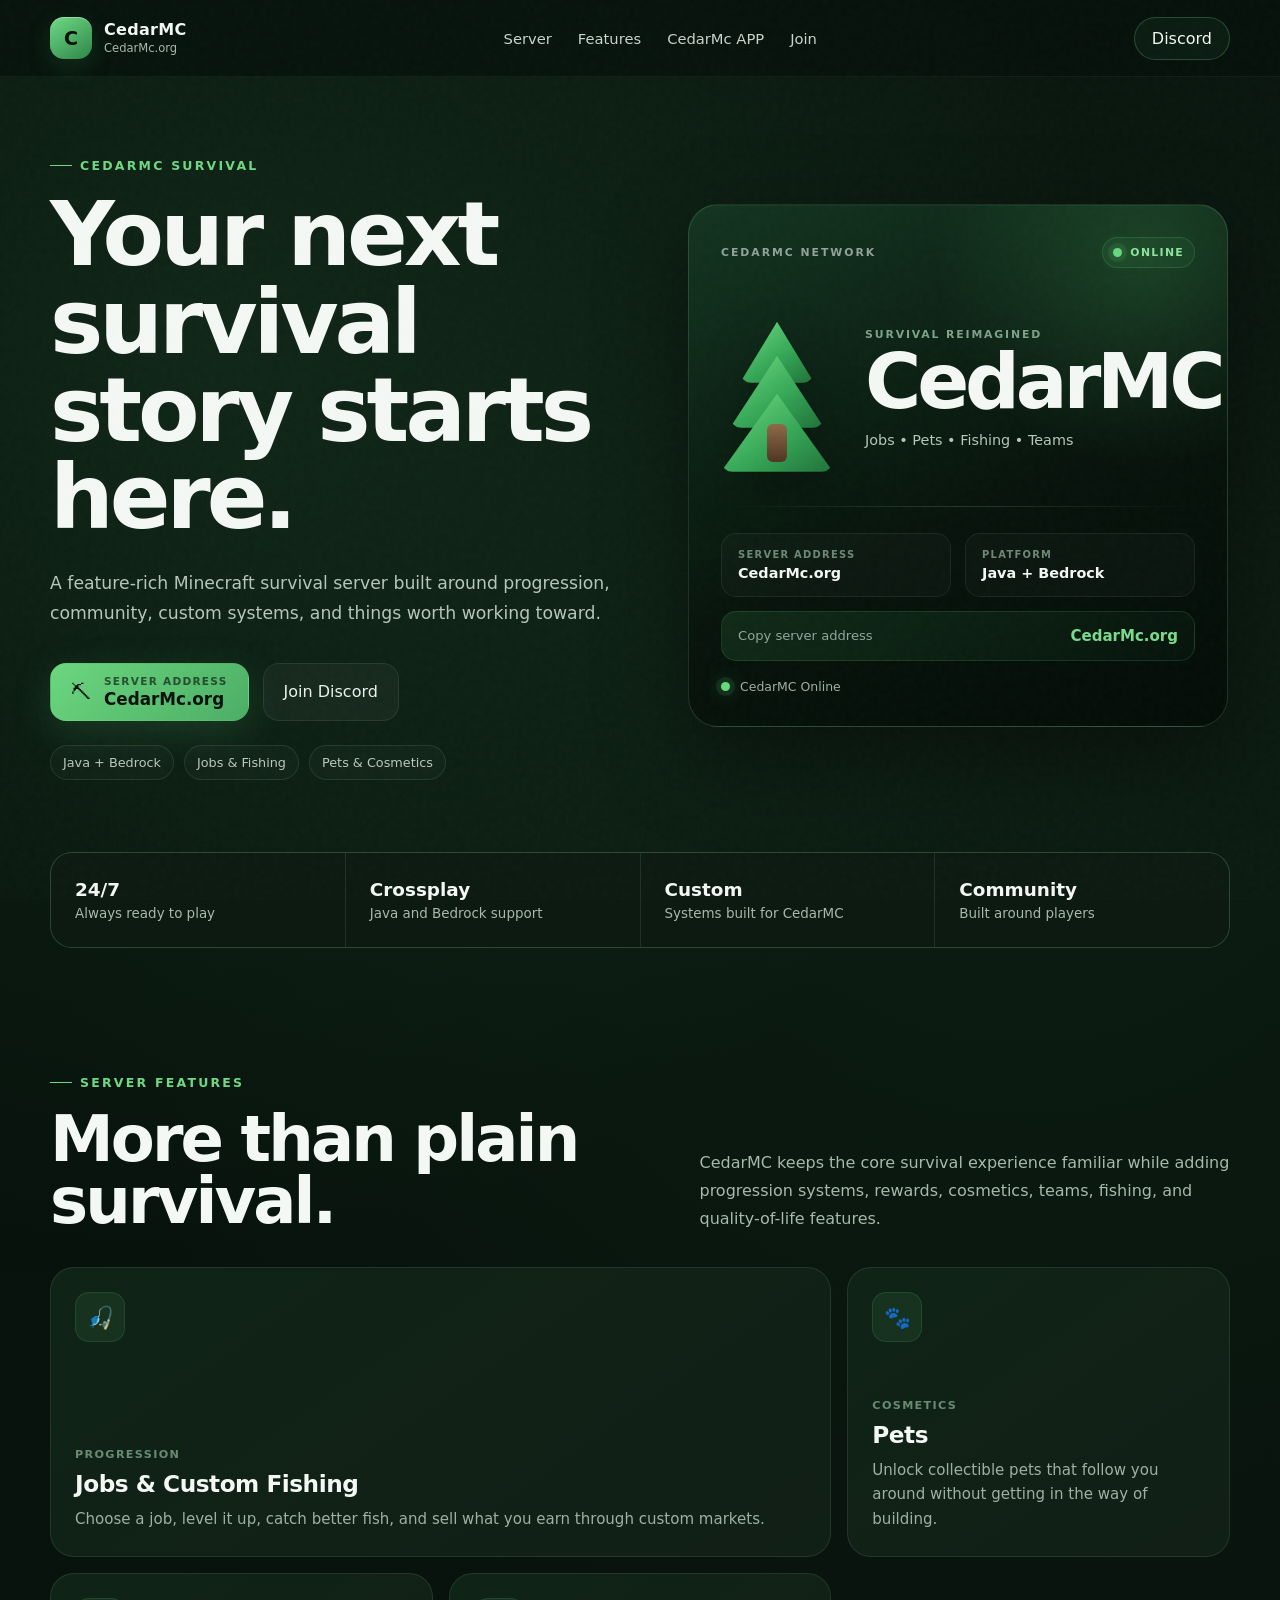
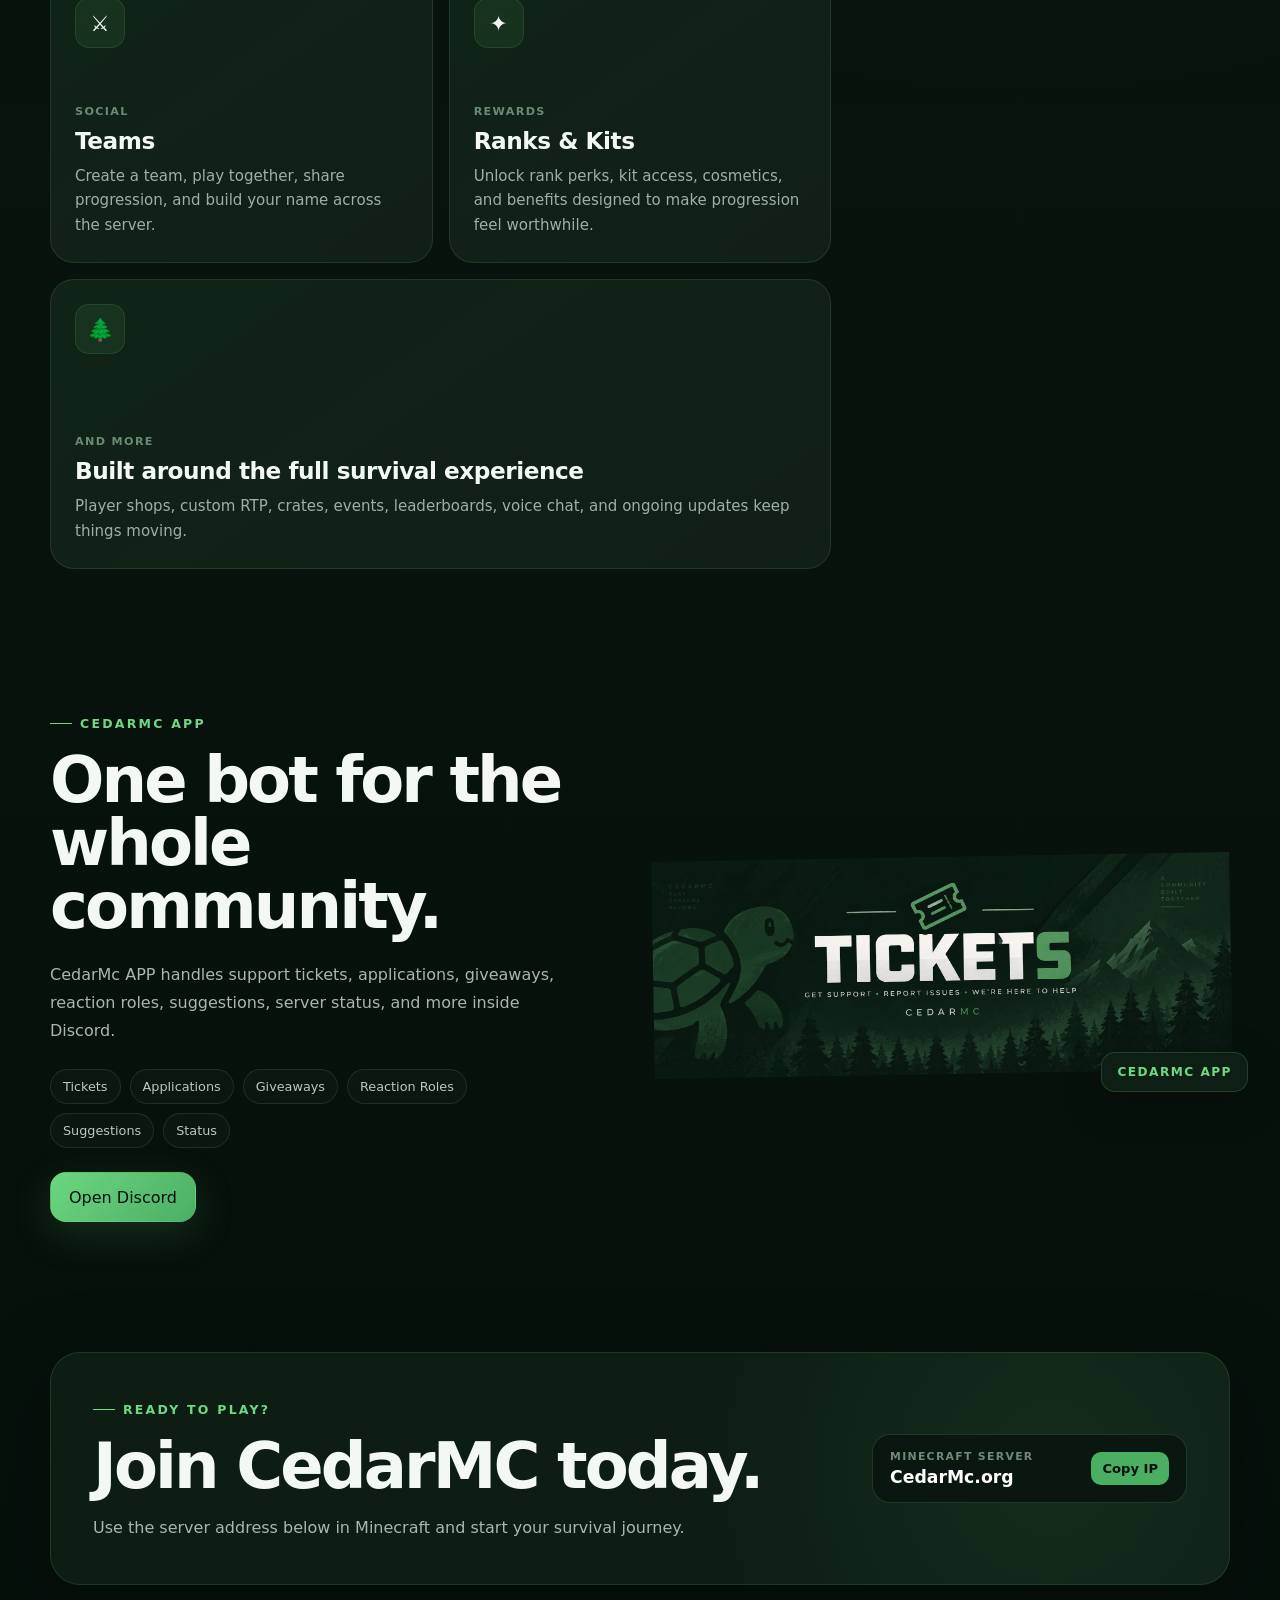
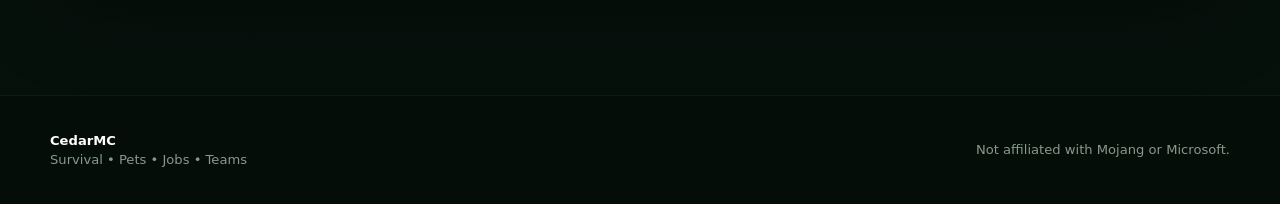
==== commit be0f0cb7: "Add files via upload" ====
--- a/index.html
+++ b/index.html
@@ -6,7 +6,7 @@
   <meta name="theme-color" content="#0d1f16" />
   <title>CedarMC | Survival Reimagined</title>
   <meta name="description" content="CedarMC is a polished survival Minecraft server with jobs, fishing, pets, cosmetics, teams, ranks, and more." />
-  <link rel="stylesheet" href="style.css" />
+  <link rel="stylesheet" href="style.css?v=3" />
 </head>
 <body>
   <div class="noise"></div>
@@ -61,24 +61,49 @@
       </div>
 
       <div class="hero-visual">
-        <div class="image-frame">
-          <img src="cedarmc-welcome.png" alt="CedarMC welcome artwork" />
-        </div>
-
-        <div class="float-card float-card-top">
-          <span class="status-dot"></span>
-          <div>
-            <small>SERVER STATUS</small>
-            <strong id="serverStatus">CedarMC Online</strong>
-          </div>
-        </div>
-
-        <div class="float-card float-card-bottom">
-          <div>
-            <small>JOIN NOW</small>
-            <strong>CedarMc.org</strong>
-          </div>
-          <button class="mini-copy copy-ip" type="button" data-ip="CedarMc.org">Copy</button>
+        <div class="server-showcase">
+          <div class="showcase-top">
+            <span class="showcase-kicker">CEDARMC NETWORK</span>
+            <span class="online-pill"><i class="status-dot"></i> ONLINE</span>
+          </div>
+
+          <div class="showcase-main">
+            <div class="cedar-emblem" aria-hidden="true">
+              <span class="tree-crown crown-one"></span>
+              <span class="tree-crown crown-two"></span>
+              <span class="tree-crown crown-three"></span>
+              <span class="tree-trunk"></span>
+            </div>
+
+            <div class="showcase-title">
+              <small>SURVIVAL REIMAGINED</small>
+              <strong>CedarMC</strong>
+              <span>Jobs • Pets • Fishing • Teams</span>
+            </div>
+          </div>
+
+          <div class="showcase-divider"></div>
+
+          <div class="showcase-info-grid">
+            <div>
+              <small>SERVER ADDRESS</small>
+              <strong>CedarMc.org</strong>
+            </div>
+            <div>
+              <small>PLATFORM</small>
+              <strong>Java + Bedrock</strong>
+            </div>
+          </div>
+
+          <button class="showcase-copy copy-ip" type="button" data-ip="CedarMc.org">
+            <span>Copy server address</span>
+            <b>CedarMc.org</b>
+          </button>
+
+          <div class="showcase-footer">
+            <span class="status-dot"></span>
+            <span id="serverStatus">CedarMC Online</span>
+          </div>
         </div>
       </div>
     </section>
@@ -222,6 +247,6 @@
 
   <div class="toast" id="toast" role="status" aria-live="polite">Copied CedarMc.org</div>
 
-  <script src="script.js"></script>
+  <script src="script.js?v=3"></script>
 </body>
 </html>
--- a/style.css
+++ b/style.css
@@ -303,93 +303,238 @@
   place-items: center;
 }
 
-.image-frame,
-.ticket-frame {
+.server-showcase {
   position: relative;
+  width: min(100%, 540px);
+  min-height: 520px;
   overflow: hidden;
-  border-radius: 28px;
-  border: 1px solid rgba(179, 230, 191, 0.13);
-  background: linear-gradient(145deg, rgba(90, 178, 110, 0.08), rgba(255,255,255,0.02));
-  box-shadow: var(--shadow);
-}
-
-.image-frame::after,
-.ticket-frame::after {
+  padding: 32px;
+  border-radius: 30px;
+  border: 1px solid rgba(145, 221, 161, 0.17);
+  background:
+    radial-gradient(circle at 85% 10%, rgba(84, 196, 109, 0.20), transparent 32%),
+    linear-gradient(155deg, rgba(20, 54, 33, 0.95), rgba(7, 19, 12, 0.98) 58%, rgba(4, 13, 8, 0.98));
+  box-shadow:
+    0 30px 90px rgba(0, 0, 0, 0.42),
+    inset 0 1px 0 rgba(255, 255, 255, 0.04);
+}
+
+.server-showcase::before {
   content: "";
   position: absolute;
   inset: 0;
   pointer-events: none;
-  box-shadow: inset 0 0 70px rgba(0,0,0,0.28);
-}
-
-.image-frame {
-  width: min(100%, 520px);
-  transform: rotate(1deg);
-}
-
-.image-frame img {
-  width: 100%;
-  min-height: 500px;
-  object-fit: cover;
-}
-
-.float-card {
-  position: absolute;
+  opacity: 0.22;
+  background-image:
+    linear-gradient(rgba(255,255,255,0.025) 1px, transparent 1px),
+    linear-gradient(90deg, rgba(255,255,255,0.025) 1px, transparent 1px);
+  background-size: 36px 36px;
+  mask-image: linear-gradient(to bottom, black, transparent 90%);
+}
+
+.showcase-top,
+.showcase-main,
+.showcase-info-grid,
+.showcase-copy,
+.showcase-footer,
+.showcase-divider {
+  position: relative;
+  z-index: 1;
+}
+
+.showcase-top {
   display: flex;
   align-items: center;
-  gap: 12px;
-  min-width: 208px;
-  padding: 14px 16px;
-  border-radius: 16px;
-  border: 1px solid rgba(255,255,255,0.1);
-  background: rgba(8, 19, 13, 0.9);
-  backdrop-filter: blur(14px);
-  box-shadow: 0 20px 50px rgba(0,0,0,0.3);
-}
-
-.float-card small,
-.float-card strong {
-  display: block;
-}
-
-.float-card small {
-  color: #819388;
-  font-size: 0.65rem;
-  font-weight: 800;
+  justify-content: space-between;
+  gap: 16px;
+}
+
+.showcase-kicker {
+  color: #91a398;
+  font-size: 0.68rem;
+  font-weight: 900;
+  letter-spacing: 0.18em;
+}
+
+.online-pill {
+  display: inline-flex;
+  align-items: center;
+  gap: 8px;
+  padding: 8px 10px;
+  border-radius: 999px;
+  border: 1px solid rgba(105, 220, 128, 0.16);
+  background: rgba(77, 190, 100, 0.07);
+  color: #8ce39e;
+  font-size: 0.68rem;
+  font-weight: 900;
   letter-spacing: 0.12em;
 }
 
-.float-card strong {
-  margin-top: 3px;
-  font-size: 0.9rem;
-}
-
-.float-card-top {
-  top: 46px;
-  left: -24px;
-}
-
-.float-card-bottom {
-  justify-content: space-between;
-  right: -20px;
-  bottom: 46px;
-}
-
 .status-dot {
-  width: 10px;
-  height: 10px;
+  display: inline-block;
+  width: 9px;
+  height: 9px;
+  flex: 0 0 auto;
   border-radius: 50%;
   background: #65d97c;
   box-shadow: 0 0 0 5px rgba(101,217,124,0.1), 0 0 18px rgba(101,217,124,0.55);
 }
 
-.mini-copy {
-  border: 0;
-  border-radius: 10px;
-  background: #1e6f37;
-  color: white;
-  padding: 8px 10px;
+.showcase-main {
+  display: grid;
+  grid-template-columns: 118px 1fr;
+  gap: 26px;
+  align-items: center;
+  margin-top: 54px;
+}
+
+.cedar-emblem {
+  position: relative;
+  width: 112px;
+  height: 136px;
+  filter: drop-shadow(0 18px 24px rgba(0,0,0,0.28));
+}
+
+.tree-crown {
+  position: absolute;
+  left: 50%;
+  transform: translateX(-50%);
+  clip-path: polygon(50% 0%, 100% 100%, 0% 100%);
+  background: linear-gradient(145deg, #70dc84 0%, #36a857 55%, #1f7138 100%);
+  border-radius: 12px;
+}
+
+.crown-one {
+  top: 0;
+  width: 74px;
+  height: 61px;
+}
+
+.crown-two {
+  top: 34px;
+  width: 94px;
+  height: 72px;
+}
+
+.crown-three {
+  top: 72px;
+  width: 112px;
+  height: 78px;
+}
+
+.tree-trunk {
+  position: absolute;
+  left: 50%;
+  bottom: -4px;
+  width: 20px;
+  height: 38px;
+  transform: translateX(-50%);
+  border-radius: 6px;
+  background: linear-gradient(180deg, #8d6a48, #4f3522);
+}
+
+.showcase-title small,
+.showcase-title strong,
+.showcase-title span {
+  display: block;
+}
+
+.showcase-title small {
+  color: #7ea289;
+  font-size: 0.68rem;
+  font-weight: 900;
+  letter-spacing: 0.17em;
+}
+
+.showcase-title strong {
+  margin-top: 5px;
+  font-size: clamp(3.1rem, 6vw, 5rem);
+  line-height: 0.94;
+  letter-spacing: -0.055em;
+}
+
+.showcase-title span {
+  margin-top: 12px;
+  color: #b5c7ba;
+  font-size: 0.9rem;
+  line-height: 1.5;
+}
+
+.showcase-divider {
+  height: 1px;
+  margin: 48px 0 26px;
+  background: linear-gradient(90deg, transparent, rgba(144, 208, 157, 0.20), transparent);
+}
+
+.showcase-info-grid {
+  display: grid;
+  grid-template-columns: 1fr 1fr;
+  gap: 14px;
+}
+
+.showcase-info-grid > div {
+  padding: 15px 16px;
+  border: 1px solid rgba(255,255,255,0.065);
+  border-radius: 15px;
+  background: rgba(255,255,255,0.025);
+}
+
+.showcase-info-grid small,
+.showcase-info-grid strong {
+  display: block;
+}
+
+.showcase-info-grid small {
+  color: #6f8876;
+  font-size: 0.62rem;
+  font-weight: 900;
+  letter-spacing: 0.13em;
+}
+
+.showcase-info-grid strong {
+  margin-top: 5px;
+  font-size: 0.9rem;
+}
+
+.showcase-copy {
+  width: 100%;
+  margin-top: 14px;
+  display: flex;
+  align-items: center;
+  justify-content: space-between;
+  gap: 16px;
+  padding: 15px 16px;
+  border: 1px solid rgba(111,216,131,0.15);
+  border-radius: 15px;
+  background: linear-gradient(135deg, rgba(72, 183, 94, 0.14), rgba(34, 95, 49, 0.08));
+  color: #eef7f0;
   cursor: pointer;
+  transition: 0.18s ease;
+}
+
+.showcase-copy:hover {
+  transform: translateY(-2px);
+  border-color: rgba(111,216,131,0.28);
+  background: linear-gradient(135deg, rgba(72, 183, 94, 0.20), rgba(34, 95, 49, 0.11));
+}
+
+.showcase-copy span {
+  color: #91a699;
+  font-size: 0.82rem;
+}
+
+.showcase-copy b {
+  color: #77dc8b;
+  font-size: 0.94rem;
+}
+
+.showcase-footer {
+  display: flex;
+  align-items: center;
+  gap: 10px;
+  margin-top: 18px;
+  color: #9db0a2;
+  font-size: 0.78rem;
 }
 
 .stats {
@@ -695,16 +840,8 @@
     margin-top: 16px;
   }
 
-  .image-frame {
+  .server-showcase {
     width: 100%;
-  }
-
-  .float-card-top {
-    left: 12px;
-  }
-
-  .float-card-bottom {
-    right: 12px;
   }
 
   .stats {
@@ -781,21 +918,50 @@
     width: 100%;
   }
 
-  .image-frame img {
-    min-height: 390px;
-  }
-
-  .float-card {
-    min-width: unset;
-    max-width: calc(100% - 24px);
-  }
-
-  .float-card-top {
-    top: 14px;
-  }
-
-  .float-card-bottom {
-    bottom: 14px;
+  .server-showcase {
+    min-height: auto;
+    padding: 24px 20px;
+  }
+
+  .showcase-main {
+    grid-template-columns: 86px 1fr;
+    gap: 18px;
+    margin-top: 38px;
+  }
+
+  .cedar-emblem {
+    width: 82px;
+    height: 104px;
+  }
+
+  .crown-one {
+    width: 54px;
+    height: 46px;
+  }
+
+  .crown-two {
+    top: 27px;
+    width: 70px;
+    height: 55px;
+  }
+
+  .crown-three {
+    top: 55px;
+    width: 82px;
+    height: 60px;
+  }
+
+  .tree-trunk {
+    width: 16px;
+    height: 30px;
+  }
+
+  .showcase-title strong {
+    font-size: clamp(2.6rem, 13vw, 4rem);
+  }
+
+  .showcase-info-grid {
+    grid-template-columns: 1fr;
   }
 
   .stats {
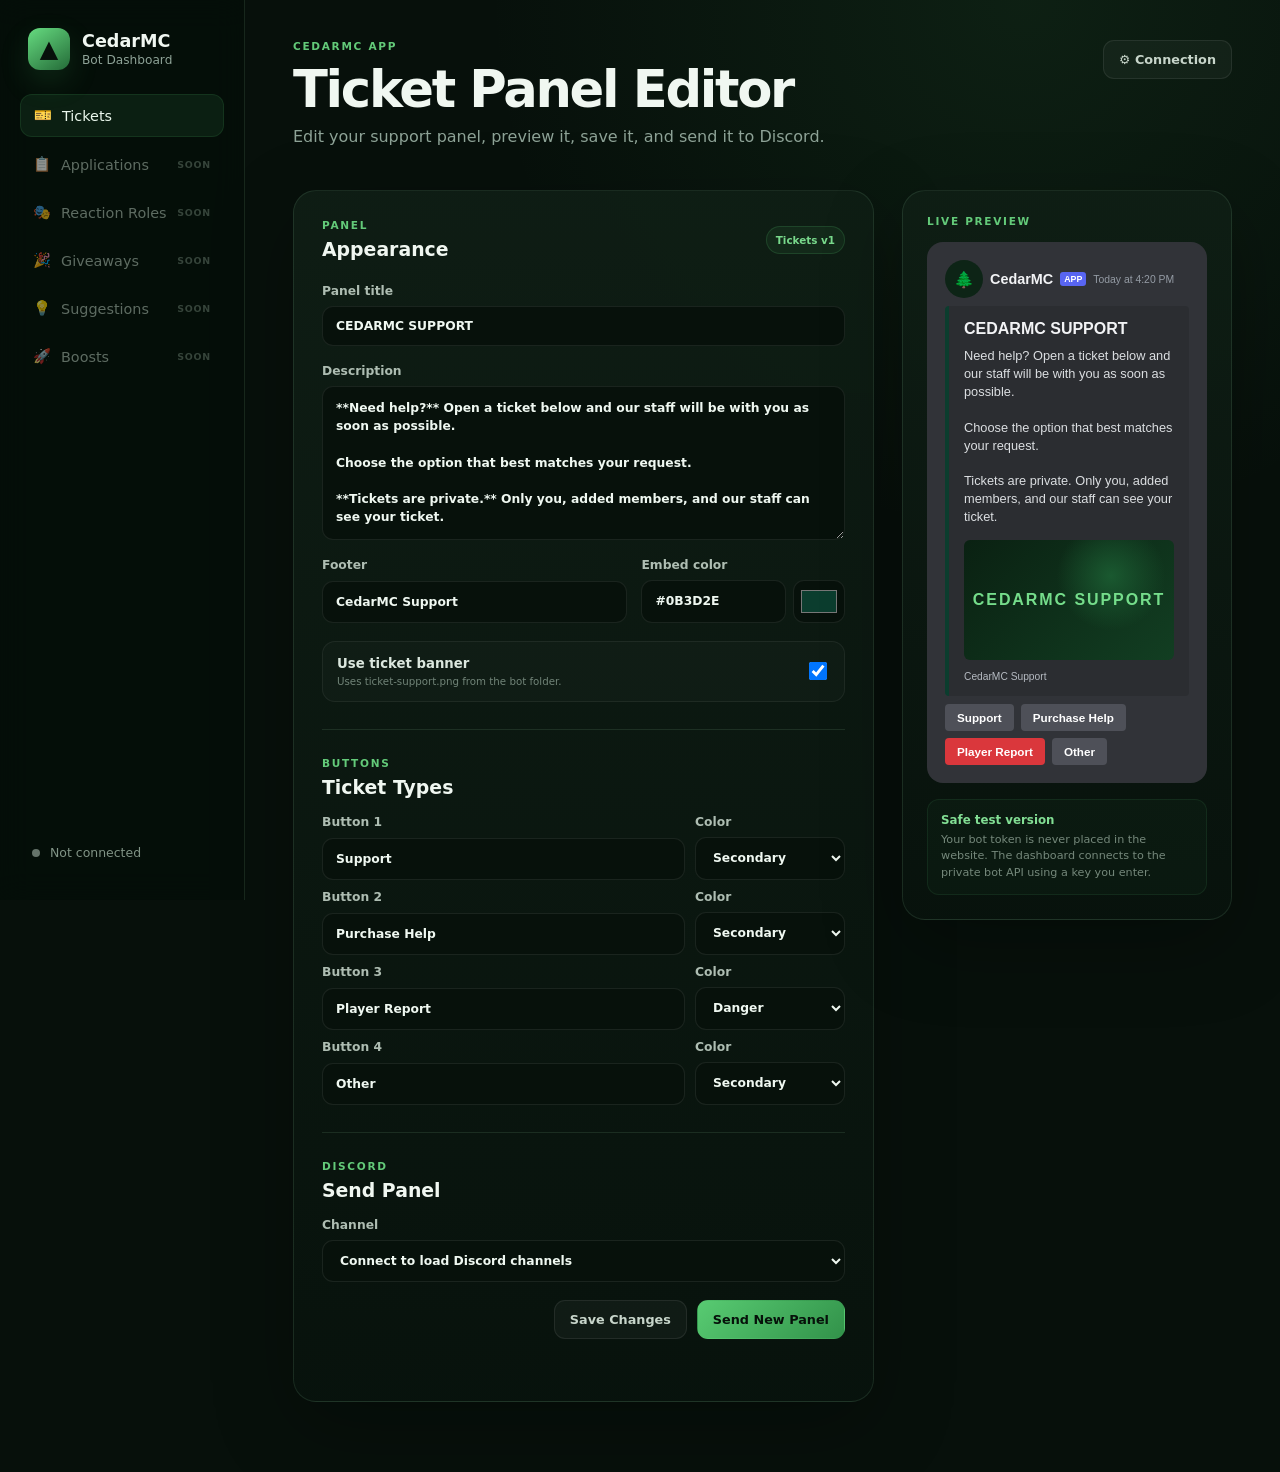
==== commit f6ff2825: "Add files via upload" ====
--- a/index.html
+++ b/index.html
@@ -1,252 +1,189 @@
-<!DOCTYPE html>
+<!doctype html>
 <html lang="en">
 <head>
-  <meta charset="UTF-8" />
-  <meta name="viewport" content="width=device-width, initial-scale=1.0" />
-  <meta name="theme-color" content="#0d1f16" />
-  <title>CedarMC | Survival Reimagined</title>
-  <meta name="description" content="CedarMC is a polished survival Minecraft server with jobs, fishing, pets, cosmetics, teams, ranks, and more." />
-  <link rel="stylesheet" href="style.css?v=3" />
+  <meta charset="utf-8">
+  <meta name="viewport" content="width=device-width,initial-scale=1">
+  <title>CedarMC • Bot Dashboard</title>
+  <link rel="stylesheet" href="dashboard.css?v=1">
 </head>
 <body>
-  <div class="noise"></div>
-
-  <header class="site-header">
-    <div class="shell nav-wrap">
-      <a class="brand" href="#top" aria-label="CedarMC home">
-        <span class="brand-mark">C</span>
-        <span>
+  <div class="app-shell">
+    <aside class="sidebar">
+      <div class="brand">
+        <div class="tree">▲</div>
+        <div>
           <strong>CedarMC</strong>
-          <small>CedarMc.org</small>
-        </span>
-      </a>
-
-      <nav class="nav-links" aria-label="Main navigation">
-        <a href="#server">Server</a>
-        <a href="#features">Features</a>
-        <a href="#app">CedarMc APP</a>
-        <a href="#join">Join</a>
-      </nav>
-
-      <a class="nav-button discord-link" href="#">Discord</a>
-    </div>
-  </header>
-
-  <main id="top">
-    <section class="hero shell" id="server">
-      <div class="hero-copy">
-        <div class="eyebrow">CEDARMC SURVIVAL</div>
-        <h1>Your next survival story starts here.</h1>
-        <p class="hero-text">
-          A feature-rich Minecraft survival server built around progression, community, custom systems,
-          and things worth working toward.
-        </p>
-
-        <div class="hero-actions">
-          <button class="button button-primary copy-ip" type="button" data-ip="CedarMc.org">
-            <span class="button-icon">⛏</span>
-            <span>
-              <small>SERVER ADDRESS</small>
-              <strong>CedarMc.org</strong>
-            </span>
-          </button>
-          <a class="button button-secondary discord-link" href="#">Join Discord</a>
-        </div>
-
-        <div class="quick-points" aria-label="Server highlights">
-          <span>Java + Bedrock</span>
-          <span>Jobs & Fishing</span>
-          <span>Pets & Cosmetics</span>
+          <span>Bot Dashboard</span>
         </div>
       </div>
 
-      <div class="hero-visual">
-        <div class="server-showcase">
-          <div class="showcase-top">
-            <span class="showcase-kicker">CEDARMC NETWORK</span>
-            <span class="online-pill"><i class="status-dot"></i> ONLINE</span>
+      <nav>
+        <a class="nav-link active" href="#tickets"><span>🎫</span> Tickets</a>
+        <a class="nav-link disabled" href="#"><span>📋</span> Applications <b>Soon</b></a>
+        <a class="nav-link disabled" href="#"><span>🎭</span> Reaction Roles <b>Soon</b></a>
+        <a class="nav-link disabled" href="#"><span>🎉</span> Giveaways <b>Soon</b></a>
+        <a class="nav-link disabled" href="#"><span>💡</span> Suggestions <b>Soon</b></a>
+        <a class="nav-link disabled" href="#"><span>🚀</span> Boosts <b>Soon</b></a>
+      </nav>
+
+      <div class="sidebar-foot">
+        <span class="dot"></span>
+        <span id="connectionLabel">Not connected</span>
+      </div>
+    </aside>
+
+    <main>
+      <header>
+        <div>
+          <p class="eyebrow">CEDARMC APP</p>
+          <h1>Ticket Panel Editor</h1>
+          <p class="sub">Edit your support panel, preview it, save it, and send it to Discord.</p>
+        </div>
+        <button id="settingsBtn" class="ghost">⚙ Connection</button>
+      </header>
+
+      <section class="grid">
+        <div class="editor-card">
+          <div class="section-title">
+            <div>
+              <p class="eyebrow">PANEL</p>
+              <h2>Appearance</h2>
+            </div>
+            <span class="badge">Tickets v1</span>
           </div>
 
-          <div class="showcase-main">
-            <div class="cedar-emblem" aria-hidden="true">
-              <span class="tree-crown crown-one"></span>
-              <span class="tree-crown crown-two"></span>
-              <span class="tree-crown crown-three"></span>
-              <span class="tree-trunk"></span>
-            </div>
+          <label>
+            Panel title
+            <input id="title" maxlength="256" value="CEDARMC SUPPORT">
+          </label>
 
-            <div class="showcase-title">
-              <small>SURVIVAL REIMAGINED</small>
-              <strong>CedarMC</strong>
-              <span>Jobs • Pets • Fishing • Teams</span>
+          <label>
+            Description
+            <textarea id="description" rows="7">**Need help?** Open a ticket below and our staff will be with you as soon as possible.
+
+Choose the option that best matches your request.
+
+**Tickets are private.** Only you, added members, and our staff can see your ticket.</textarea>
+          </label>
+
+          <div class="two-col">
+            <label>
+              Footer
+              <input id="footer" maxlength="2048" value="CedarMC Support">
+            </label>
+
+            <label>
+              Embed color
+              <div class="color-field">
+                <input id="color" value="#0B3D2E" maxlength="7">
+                <input id="colorPicker" type="color" value="#0B3D2E">
+              </div>
+            </label>
+          </div>
+
+          <label class="toggle-row">
+            <span>
+              <strong>Use ticket banner</strong>
+              <small>Uses ticket-support.png from the bot folder.</small>
+            </span>
+            <input id="imageEnabled" type="checkbox" checked>
+          </label>
+
+          <div class="divider"></div>
+
+          <div class="section-title compact">
+            <div>
+              <p class="eyebrow">BUTTONS</p>
+              <h2>Ticket Types</h2>
             </div>
           </div>
 
-          <div class="showcase-divider"></div>
+          <div id="buttonsEditor" class="button-editor"></div>
 
-          <div class="showcase-info-grid">
+          <div class="divider"></div>
+
+          <div class="section-title compact">
             <div>
-              <small>SERVER ADDRESS</small>
-              <strong>CedarMc.org</strong>
-            </div>
-            <div>
-              <small>PLATFORM</small>
-              <strong>Java + Bedrock</strong>
+              <p class="eyebrow">DISCORD</p>
+              <h2>Send Panel</h2>
             </div>
           </div>
 
-          <button class="showcase-copy copy-ip" type="button" data-ip="CedarMc.org">
-            <span>Copy server address</span>
-            <b>CedarMc.org</b>
-          </button>
+          <label>
+            Channel
+            <select id="channelSelect">
+              <option value="">Connect to load Discord channels</option>
+            </select>
+          </label>
 
-          <div class="showcase-footer">
-            <span class="status-dot"></span>
-            <span id="serverStatus">CedarMC Online</span>
+          <div class="actions">
+            <button id="saveBtn" class="secondary">Save Changes</button>
+            <button id="sendBtn" class="primary">Send New Panel</button>
+          </div>
+
+          <p id="statusMessage" class="status-message"></p>
+        </div>
+
+        <div class="preview-wrap">
+          <div class="preview-sticky">
+            <p class="eyebrow">LIVE PREVIEW</p>
+            <div class="discord-preview">
+              <div class="discord-author">
+                <div class="avatar">🌲</div>
+                <strong>CedarMC</strong>
+                <span>APP</span>
+                <small>Today at 4:20 PM</small>
+              </div>
+
+              <div class="embed" id="previewEmbed">
+                <div id="previewTitle" class="embed-title">CEDARMC SUPPORT</div>
+                <div id="previewDescription" class="embed-description"></div>
+                <div id="previewImage" class="banner">CEDARMC SUPPORT</div>
+                <div id="previewFooter" class="embed-footer">CedarMC Support</div>
+              </div>
+
+              <div id="previewButtons" class="discord-buttons"></div>
+            </div>
+
+            <div class="tip">
+              <strong>Safe test version</strong>
+              <span>Your bot token is never placed in the website. The dashboard connects to the private bot API using a key you enter.</span>
+            </div>
           </div>
         </div>
-      </div>
-    </section>
+      </section>
+    </main>
+  </div>
 
-    <section class="stats shell" aria-label="CedarMC quick stats">
-      <article>
-        <strong>24/7</strong>
-        <span>Always ready to play</span>
-      </article>
-      <article>
-        <strong>Crossplay</strong>
-        <span>Java and Bedrock support</span>
-      </article>
-      <article>
-        <strong>Custom</strong>
-        <span>Systems built for CedarMC</span>
-      </article>
-      <article>
-        <strong>Community</strong>
-        <span>Built around players</span>
-      </article>
-    </section>
-
-    <section class="section shell" id="features">
-      <div class="section-heading">
+  <dialog id="settingsDialog">
+    <form method="dialog" class="dialog-card">
+      <div class="dialog-head">
         <div>
-          <span class="eyebrow">SERVER FEATURES</span>
-          <h2>More than plain survival.</h2>
+          <p class="eyebrow">CONNECTION</p>
+          <h2>Bot API</h2>
         </div>
-        <p>
-          CedarMC keeps the core survival experience familiar while adding progression systems, rewards,
-          cosmetics, teams, fishing, and quality-of-life features.
-        </p>
+        <button class="icon-btn" value="cancel">✕</button>
       </div>
 
-      <div class="feature-grid">
-        <article class="feature-card feature-card-large">
-          <span class="feature-icon">🎣</span>
-          <div>
-            <small>PROGRESSION</small>
-            <h3>Jobs & Custom Fishing</h3>
-            <p>Choose a job, level it up, catch better fish, and sell what you earn through custom markets.</p>
-          </div>
-        </article>
+      <label>
+        API URL
+        <input id="apiUrl" placeholder="https://api.cedarmc.org">
+      </label>
 
-        <article class="feature-card">
-          <span class="feature-icon">🐾</span>
-          <div>
-            <small>COSMETICS</small>
-            <h3>Pets</h3>
-            <p>Unlock collectible pets that follow you around without getting in the way of building.</p>
-          </div>
-        </article>
+      <label>
+        Dashboard key
+        <input id="dashboardKey" type="password" placeholder="Enter your private dashboard key">
+      </label>
 
-        <article class="feature-card">
-          <span class="feature-icon">⚔</span>
-          <div>
-            <small>SOCIAL</small>
-            <h3>Teams</h3>
-            <p>Create a team, play together, share progression, and build your name across the server.</p>
-          </div>
-        </article>
+      <p class="help">The key is kept in this browser session only. Do not put it inside GitHub files.</p>
 
-        <article class="feature-card">
-          <span class="feature-icon">✦</span>
-          <div>
-            <small>REWARDS</small>
-            <h3>Ranks & Kits</h3>
-            <p>Unlock rank perks, kit access, cosmetics, and benefits designed to make progression feel worthwhile.</p>
-          </div>
-        </article>
+      <div class="actions">
+        <button value="cancel" class="secondary">Cancel</button>
+        <button id="connectBtn" value="cancel" class="primary">Connect</button>
+      </div>
+    </form>
+  </dialog>
 
-        <article class="feature-card feature-card-wide">
-          <span class="feature-icon">🌲</span>
-          <div>
-            <small>AND MORE</small>
-            <h3>Built around the full survival experience</h3>
-            <p>Player shops, custom RTP, crates, events, leaderboards, voice chat, and ongoing updates keep things moving.</p>
-          </div>
-        </article>
-      </div>
-    </section>
-
-    <section class="section shell app-section" id="app">
-      <div class="app-copy">
-        <span class="eyebrow">CEDARMC APP</span>
-        <h2>One bot for the whole community.</h2>
-        <p>
-          CedarMc APP handles support tickets, applications, giveaways, reaction roles, suggestions,
-          server status, and more inside Discord.
-        </p>
-
-        <div class="tag-list">
-          <span>Tickets</span>
-          <span>Applications</span>
-          <span>Giveaways</span>
-          <span>Reaction Roles</span>
-          <span>Suggestions</span>
-          <span>Status</span>
-        </div>
-
-        <a class="button button-primary compact discord-link" href="#">Open Discord</a>
-      </div>
-
-      <div class="app-visual">
-        <div class="ticket-frame">
-          <img src="ticket-support.png" alt="CedarMC support ticket panel" />
-        </div>
-        <div class="app-badge">CEDARMC APP</div>
-      </div>
-    </section>
-
-    <section class="join-section" id="join">
-      <div class="shell join-card">
-        <div>
-          <span class="eyebrow">READY TO PLAY?</span>
-          <h2>Join CedarMC today.</h2>
-          <p>Use the server address below in Minecraft and start your survival journey.</p>
-        </div>
-
-        <button class="join-ip copy-ip" type="button" data-ip="CedarMc.org">
-          <span>
-            <small>MINECRAFT SERVER</small>
-            <strong>CedarMc.org</strong>
-          </span>
-          <b>Copy IP</b>
-        </button>
-      </div>
-    </section>
-  </main>
-
-  <footer class="site-footer">
-    <div class="shell footer-wrap">
-      <div>
-        <strong>CedarMC</strong>
-        <span>Survival • Pets • Jobs • Teams</span>
-      </div>
-      <p>Not affiliated with Mojang or Microsoft.</p>
-    </div>
-  </footer>
-
-  <div class="toast" id="toast" role="status" aria-live="polite">Copied CedarMc.org</div>
-
-  <script src="script.js?v=3"></script>
+  <script src="dashboard.js?v=1"></script>
 </body>
 </html>
--- a/dashboard.css
+++ b/dashboard.css
@@ -0,0 +1,33 @@
+:root{
+  --bg:#07100b;--panel:#0b1710;--panel2:#0f1e15;--line:rgba(159,220,170,.12);
+  --text:#f0f7f1;--muted:#8ea397;--green:#58ca72;--green2:#2c8f46;--danger:#e25757;
+  --shadow:0 25px 80px rgba(0,0,0,.28)
+}
+*{box-sizing:border-box}
+body{margin:0;background:radial-gradient(circle at 80% 0%,rgba(69,171,91,.10),transparent 30%),var(--bg);color:var(--text);font-family:Inter,ui-sans-serif,system-ui,-apple-system,BlinkMacSystemFont,"Segoe UI",sans-serif}
+button,input,textarea,select{font:inherit}
+button{cursor:pointer}
+.app-shell{min-height:100vh;display:grid;grid-template-columns:245px 1fr}
+.sidebar{position:sticky;top:0;height:100vh;padding:28px 20px;border-right:1px solid var(--line);background:rgba(5,14,9,.88);backdrop-filter:blur(15px);display:flex;flex-direction:column}
+.brand{display:flex;align-items:center;gap:12px;padding:0 8px 24px}.brand .tree{display:grid;place-items:center;width:42px;height:42px;border-radius:12px;background:linear-gradient(145deg,#66db80,#246b38);color:#07100b;font-size:24px;box-shadow:0 12px 30px rgba(71,188,94,.16)}.brand strong,.brand span{display:block}.brand strong{font-size:1.1rem}.brand span{font-size:.76rem;color:var(--muted);margin-top:2px}
+nav{display:grid;gap:7px}.nav-link{display:flex;align-items:center;gap:10px;padding:12px 13px;border-radius:12px;color:#a7b9ac;text-decoration:none;font-size:.9rem}.nav-link:hover,.nav-link.active{background:rgba(82,198,108,.10);color:#eaf7ed}.nav-link.active{border:1px solid rgba(82,198,108,.12)}.nav-link b{margin-left:auto;font-size:.59rem;text-transform:uppercase;letter-spacing:.08em;color:#5f7265}.nav-link.disabled{opacity:.55;pointer-events:none}
+.sidebar-foot{margin-top:auto;display:flex;align-items:center;gap:10px;padding:12px;color:#819486;font-size:.78rem}.dot{width:8px;height:8px;border-radius:50%;background:#65736a}.dot.online{background:#61d77a;box-shadow:0 0 15px rgba(97,215,122,.55)}
+main{padding:40px 48px 70px;max-width:1500px;width:100%;margin:auto}header{display:flex;justify-content:space-between;gap:25px;align-items:flex-start;margin-bottom:28px}h1,h2,p{margin-top:0}h1{font-size:clamp(2rem,4vw,3.2rem);letter-spacing:-.045em;margin-bottom:8px}h2{font-size:1.18rem;margin:2px 0 0}.sub{color:var(--muted);max-width:650px}.eyebrow{font-size:.66rem;font-weight:900;letter-spacing:.16em;color:#63ca79;margin-bottom:7px}
+.grid{display:grid;grid-template-columns:minmax(0,720px) minmax(330px,1fr);gap:28px;align-items:start}
+.editor-card,.preview-sticky{border:1px solid var(--line);border-radius:23px;background:linear-gradient(180deg,rgba(15,30,21,.95),rgba(8,19,13,.96));box-shadow:var(--shadow)}
+.editor-card{padding:28px}.preview-sticky{padding:24px;position:sticky;top:25px}
+.section-title{display:flex;justify-content:space-between;align-items:center;margin-bottom:24px}.section-title.compact{margin-bottom:17px}.badge{padding:7px 9px;border:1px solid rgba(91,203,116,.17);border-radius:999px;color:#79d98c;background:rgba(91,203,116,.07);font-size:.65rem;font-weight:800}
+label{display:grid;gap:8px;margin-bottom:18px;color:#aebdb2;font-size:.77rem;font-weight:700}input,textarea,select{width:100%;border:1px solid rgba(255,255,255,.08);border-radius:11px;background:#07110b;color:#eff8f1;padding:12px 13px;outline:none;transition:.15s}textarea{resize:vertical;line-height:1.48}input:focus,textarea:focus,select:focus{border-color:rgba(93,207,119,.45);box-shadow:0 0 0 3px rgba(93,207,119,.07)}
+.two-col{display:grid;grid-template-columns:1.2fr .8fr;gap:14px}.color-field{display:grid;grid-template-columns:1fr 52px;gap:7px}.color-field input[type=color]{height:43px;padding:5px}
+.toggle-row{display:flex;justify-content:space-between;align-items:center;padding:14px;border:1px solid rgba(255,255,255,.06);border-radius:13px;background:rgba(255,255,255,.02)}.toggle-row strong,.toggle-row small{display:block}.toggle-row strong{color:#dbe7de;font-size:.83rem}.toggle-row small{color:#718478;margin-top:4px;font-weight:500}.toggle-row input{width:18px;height:18px}
+.divider{height:1px;background:var(--line);margin:27px 0}
+.button-editor{display:grid;gap:10px}.button-row{display:grid;grid-template-columns:1fr 150px;gap:10px}.button-row label{margin:0}.button-row select{height:43px}
+.actions{display:flex;justify-content:flex-end;gap:10px;margin-top:18px}.primary,.secondary,.ghost,.icon-btn{border-radius:11px;padding:11px 15px;border:1px solid transparent;font-weight:800;font-size:.8rem}.primary{background:linear-gradient(135deg,#58cb72,#32924a);color:#06110a}.secondary,.ghost,.icon-btn{background:rgba(255,255,255,.035);border-color:rgba(255,255,255,.08);color:#c7d5ca}.ghost:hover,.secondary:hover{border-color:rgba(92,205,117,.26)}.status-message{min-height:20px;color:#8ea397;font-size:.77rem;margin:14px 0 0}.status-message.ok{color:#6fda86}.status-message.error{color:#f07a7a}
+.discord-preview{margin-top:15px;padding:18px;border-radius:16px;background:#313338;color:#dbdee1;font-family:Arial,sans-serif}.discord-author{display:flex;align-items:center;gap:7px;margin-bottom:8px}.avatar{width:38px;height:38px;border-radius:50%;display:grid;place-items:center;background:#0d2416}.discord-author strong{font-size:.9rem;color:#f2f3f5}.discord-author span{background:#5865f2;color:white;font-size:.55rem;padding:2px 4px;border-radius:3px;font-weight:700}.discord-author small{font-size:.65rem;color:#949ba4}
+.embed{border-left:4px solid #0B3D2E;border-radius:4px;background:#2b2d31;padding:14px 15px;max-width:520px}.embed-title{font-size:1rem;font-weight:700;color:#f2f3f5;margin-bottom:9px}.embed-description{white-space:pre-wrap;line-height:1.4;font-size:.8rem;color:#dbdee1}.banner{height:120px;border-radius:6px;margin-top:14px;background:radial-gradient(circle at 70% 30%,#1a5930,transparent 32%),linear-gradient(135deg,#0a2112,#123e22);display:grid;place-items:center;color:#75dd8b;font-weight:900;letter-spacing:.12em}.embed-footer{margin-top:11px;font-size:.64rem;color:#b5bac1}
+.discord-buttons{display:flex;flex-wrap:wrap;gap:7px;margin-top:8px}.d-btn{border:0;border-radius:4px;padding:7px 12px;color:#fff;font-size:.73rem;font-weight:600}.d-secondary{background:#4e5058}.d-primary{background:#5865f2}.d-success{background:#248046}.d-danger{background:#da373c}
+.tip{display:grid;gap:5px;margin-top:16px;padding:13px;border:1px solid rgba(91,203,116,.10);border-radius:12px;background:rgba(91,203,116,.035)}.tip strong{font-size:.74rem;color:#82de94}.tip span{font-size:.7rem;line-height:1.45;color:#75887b}
+dialog{border:0;padding:0;background:transparent}dialog::backdrop{background:rgba(0,0,0,.72);backdrop-filter:blur(5px)}.dialog-card{width:min(460px,calc(100vw - 30px));padding:23px;border:1px solid var(--line);border-radius:19px;background:#0b1710;color:var(--text);box-shadow:var(--shadow)}.dialog-head{display:flex;justify-content:space-between;align-items:start;margin-bottom:19px}.icon-btn{padding:7px 10px}
+.help{color:#75877a;font-size:.7rem;line-height:1.45}
+@media(max-width:950px){.app-shell{grid-template-columns:1fr}.sidebar{position:relative;height:auto;border-right:0;border-bottom:1px solid var(--line);padding:16px}.brand{padding-bottom:12px}nav{display:flex;overflow:auto}.nav-link{white-space:nowrap}.sidebar-foot{display:none}main{padding:28px 18px 50px}.grid{grid-template-columns:1fr}.preview-sticky{position:relative;top:auto}.two-col{grid-template-columns:1fr}}
+@media(max-width:560px){header{display:grid}.button-row{grid-template-columns:1fr}.actions{display:grid}.actions button{width:100%}}
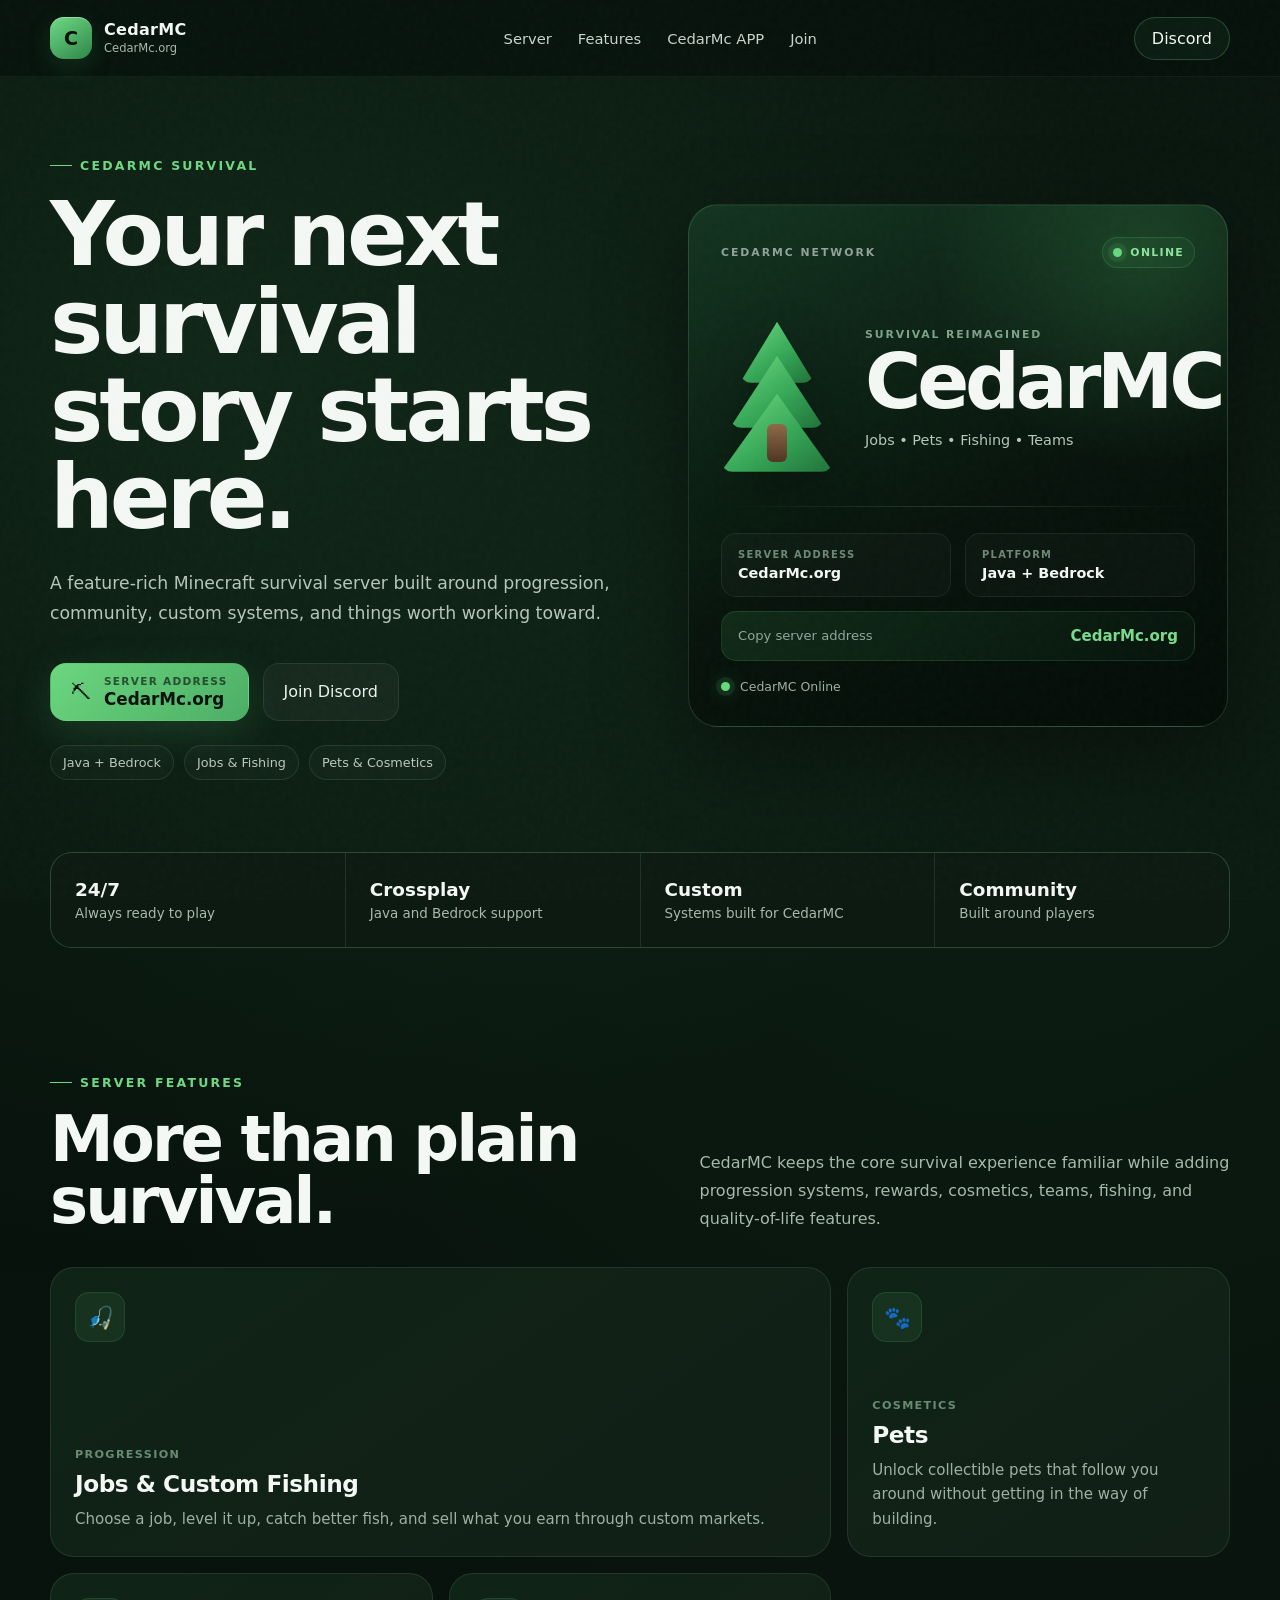
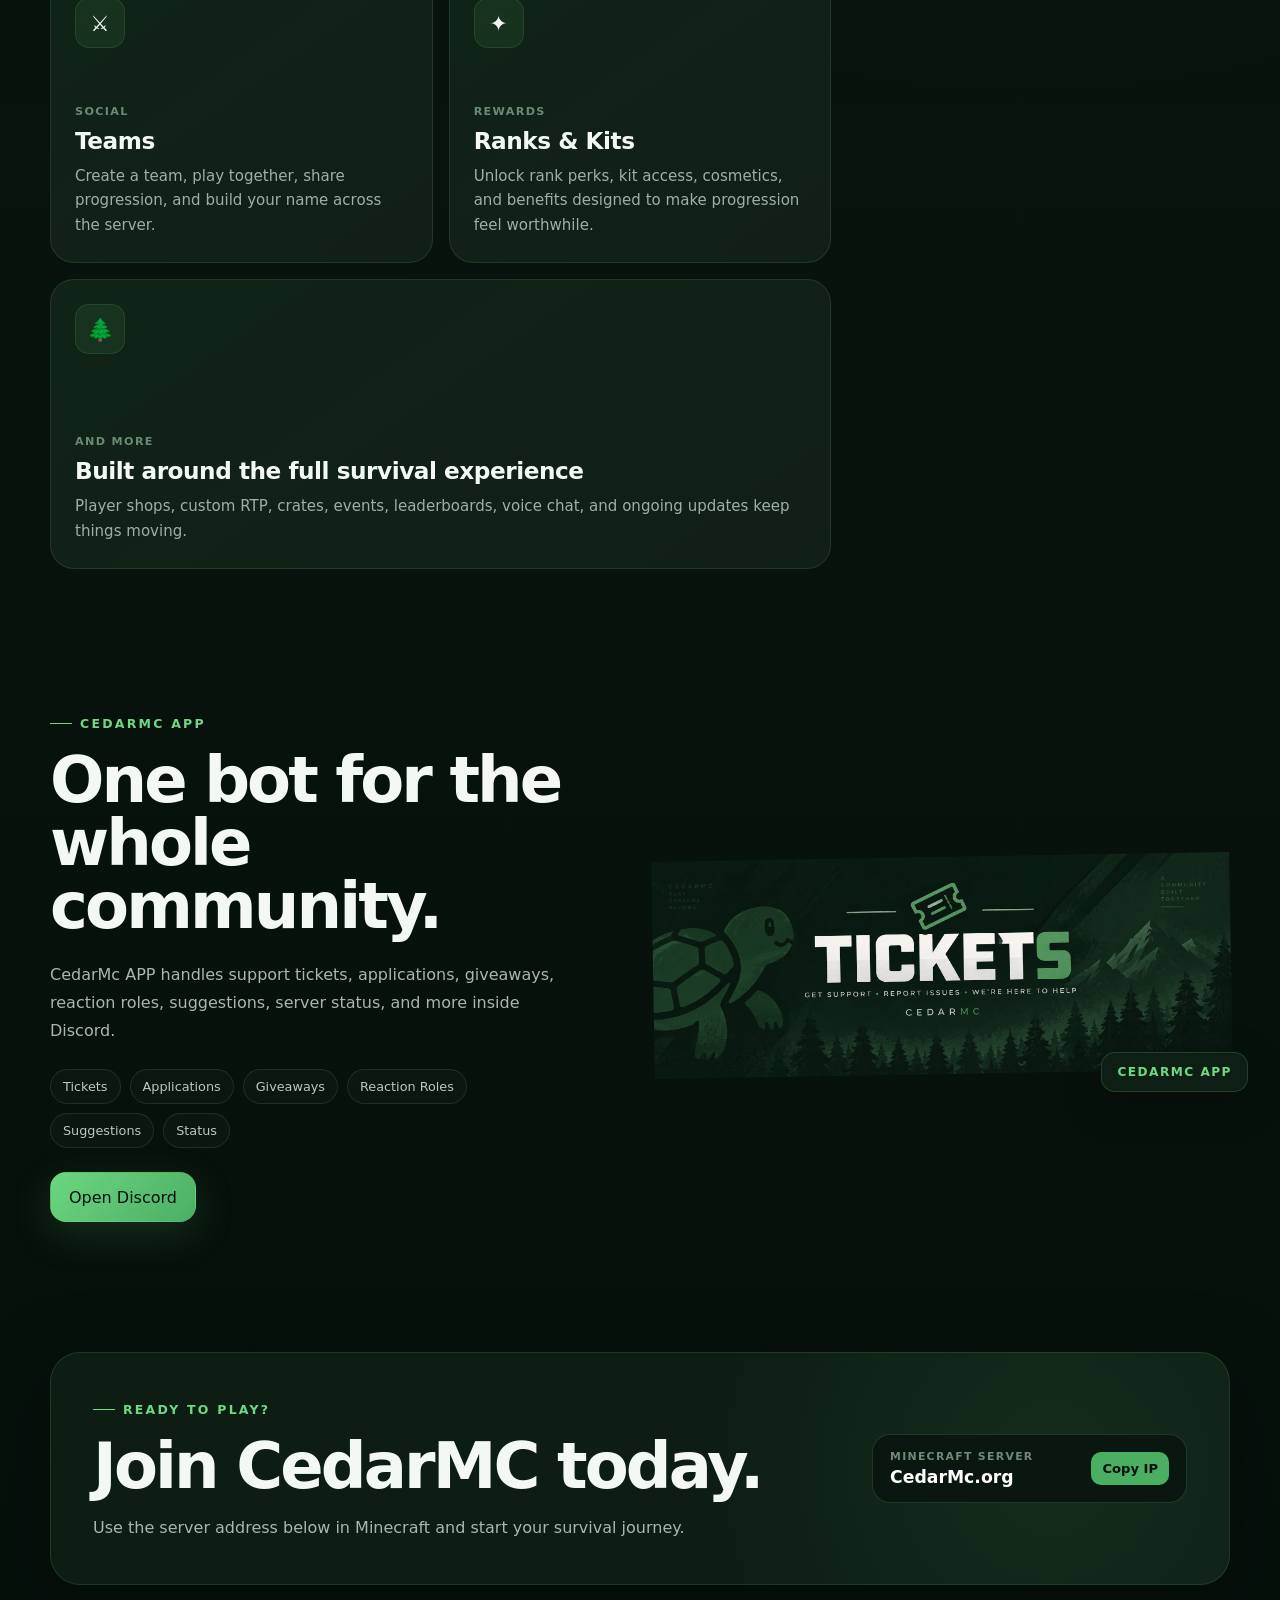
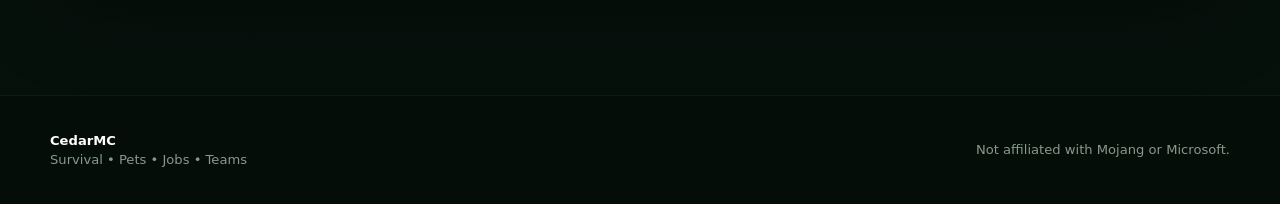
==== commit 38f4d6d2: "Add files via upload" ====
--- a/index.html
+++ b/index.html
@@ -1,189 +1,252 @@
-<!doctype html>
+<!DOCTYPE html>
 <html lang="en">
 <head>
-  <meta charset="utf-8">
-  <meta name="viewport" content="width=device-width,initial-scale=1">
-  <title>CedarMC • Bot Dashboard</title>
-  <link rel="stylesheet" href="dashboard.css?v=1">
+  <meta charset="UTF-8" />
+  <meta name="viewport" content="width=device-width, initial-scale=1.0" />
+  <meta name="theme-color" content="#0d1f16" />
+  <title>CedarMC | Survival Reimagined</title>
+  <meta name="description" content="CedarMC is a polished survival Minecraft server with jobs, fishing, pets, cosmetics, teams, ranks, and more." />
+  <link rel="stylesheet" href="style.css?v=3" />
 </head>
 <body>
-  <div class="app-shell">
-    <aside class="sidebar">
-      <div class="brand">
-        <div class="tree">▲</div>
+  <div class="noise"></div>
+
+  <header class="site-header">
+    <div class="shell nav-wrap">
+      <a class="brand" href="#top" aria-label="CedarMC home">
+        <span class="brand-mark">C</span>
+        <span>
+          <strong>CedarMC</strong>
+          <small>CedarMc.org</small>
+        </span>
+      </a>
+
+      <nav class="nav-links" aria-label="Main navigation">
+        <a href="#server">Server</a>
+        <a href="#features">Features</a>
+        <a href="#app">CedarMc APP</a>
+        <a href="#join">Join</a>
+      </nav>
+
+      <a class="nav-button discord-link" href="#">Discord</a>
+    </div>
+  </header>
+
+  <main id="top">
+    <section class="hero shell" id="server">
+      <div class="hero-copy">
+        <div class="eyebrow">CEDARMC SURVIVAL</div>
+        <h1>Your next survival story starts here.</h1>
+        <p class="hero-text">
+          A feature-rich Minecraft survival server built around progression, community, custom systems,
+          and things worth working toward.
+        </p>
+
+        <div class="hero-actions">
+          <button class="button button-primary copy-ip" type="button" data-ip="CedarMc.org">
+            <span class="button-icon">⛏</span>
+            <span>
+              <small>SERVER ADDRESS</small>
+              <strong>CedarMc.org</strong>
+            </span>
+          </button>
+          <a class="button button-secondary discord-link" href="#">Join Discord</a>
+        </div>
+
+        <div class="quick-points" aria-label="Server highlights">
+          <span>Java + Bedrock</span>
+          <span>Jobs & Fishing</span>
+          <span>Pets & Cosmetics</span>
+        </div>
+      </div>
+
+      <div class="hero-visual">
+        <div class="server-showcase">
+          <div class="showcase-top">
+            <span class="showcase-kicker">CEDARMC NETWORK</span>
+            <span class="online-pill"><i class="status-dot"></i> ONLINE</span>
+          </div>
+
+          <div class="showcase-main">
+            <div class="cedar-emblem" aria-hidden="true">
+              <span class="tree-crown crown-one"></span>
+              <span class="tree-crown crown-two"></span>
+              <span class="tree-crown crown-three"></span>
+              <span class="tree-trunk"></span>
+            </div>
+
+            <div class="showcase-title">
+              <small>SURVIVAL REIMAGINED</small>
+              <strong>CedarMC</strong>
+              <span>Jobs • Pets • Fishing • Teams</span>
+            </div>
+          </div>
+
+          <div class="showcase-divider"></div>
+
+          <div class="showcase-info-grid">
+            <div>
+              <small>SERVER ADDRESS</small>
+              <strong>CedarMc.org</strong>
+            </div>
+            <div>
+              <small>PLATFORM</small>
+              <strong>Java + Bedrock</strong>
+            </div>
+          </div>
+
+          <button class="showcase-copy copy-ip" type="button" data-ip="CedarMc.org">
+            <span>Copy server address</span>
+            <b>CedarMc.org</b>
+          </button>
+
+          <div class="showcase-footer">
+            <span class="status-dot"></span>
+            <span id="serverStatus">CedarMC Online</span>
+          </div>
+        </div>
+      </div>
+    </section>
+
+    <section class="stats shell" aria-label="CedarMC quick stats">
+      <article>
+        <strong>24/7</strong>
+        <span>Always ready to play</span>
+      </article>
+      <article>
+        <strong>Crossplay</strong>
+        <span>Java and Bedrock support</span>
+      </article>
+      <article>
+        <strong>Custom</strong>
+        <span>Systems built for CedarMC</span>
+      </article>
+      <article>
+        <strong>Community</strong>
+        <span>Built around players</span>
+      </article>
+    </section>
+
+    <section class="section shell" id="features">
+      <div class="section-heading">
         <div>
-          <strong>CedarMC</strong>
-          <span>Bot Dashboard</span>
-        </div>
-      </div>
-
-      <nav>
-        <a class="nav-link active" href="#tickets"><span>🎫</span> Tickets</a>
-        <a class="nav-link disabled" href="#"><span>📋</span> Applications <b>Soon</b></a>
-        <a class="nav-link disabled" href="#"><span>🎭</span> Reaction Roles <b>Soon</b></a>
-        <a class="nav-link disabled" href="#"><span>🎉</span> Giveaways <b>Soon</b></a>
-        <a class="nav-link disabled" href="#"><span>💡</span> Suggestions <b>Soon</b></a>
-        <a class="nav-link disabled" href="#"><span>🚀</span> Boosts <b>Soon</b></a>
-      </nav>
-
-      <div class="sidebar-foot">
-        <span class="dot"></span>
-        <span id="connectionLabel">Not connected</span>
-      </div>
-    </aside>
-
-    <main>
-      <header>
+          <span class="eyebrow">SERVER FEATURES</span>
+          <h2>More than plain survival.</h2>
+        </div>
+        <p>
+          CedarMC keeps the core survival experience familiar while adding progression systems, rewards,
+          cosmetics, teams, fishing, and quality-of-life features.
+        </p>
+      </div>
+
+      <div class="feature-grid">
+        <article class="feature-card feature-card-large">
+          <span class="feature-icon">🎣</span>
+          <div>
+            <small>PROGRESSION</small>
+            <h3>Jobs & Custom Fishing</h3>
+            <p>Choose a job, level it up, catch better fish, and sell what you earn through custom markets.</p>
+          </div>
+        </article>
+
+        <article class="feature-card">
+          <span class="feature-icon">🐾</span>
+          <div>
+            <small>COSMETICS</small>
+            <h3>Pets</h3>
+            <p>Unlock collectible pets that follow you around without getting in the way of building.</p>
+          </div>
+        </article>
+
+        <article class="feature-card">
+          <span class="feature-icon">⚔</span>
+          <div>
+            <small>SOCIAL</small>
+            <h3>Teams</h3>
+            <p>Create a team, play together, share progression, and build your name across the server.</p>
+          </div>
+        </article>
+
+        <article class="feature-card">
+          <span class="feature-icon">✦</span>
+          <div>
+            <small>REWARDS</small>
+            <h3>Ranks & Kits</h3>
+            <p>Unlock rank perks, kit access, cosmetics, and benefits designed to make progression feel worthwhile.</p>
+          </div>
+        </article>
+
+        <article class="feature-card feature-card-wide">
+          <span class="feature-icon">🌲</span>
+          <div>
+            <small>AND MORE</small>
+            <h3>Built around the full survival experience</h3>
+            <p>Player shops, custom RTP, crates, events, leaderboards, voice chat, and ongoing updates keep things moving.</p>
+          </div>
+        </article>
+      </div>
+    </section>
+
+    <section class="section shell app-section" id="app">
+      <div class="app-copy">
+        <span class="eyebrow">CEDARMC APP</span>
+        <h2>One bot for the whole community.</h2>
+        <p>
+          CedarMc APP handles support tickets, applications, giveaways, reaction roles, suggestions,
+          server status, and more inside Discord.
+        </p>
+
+        <div class="tag-list">
+          <span>Tickets</span>
+          <span>Applications</span>
+          <span>Giveaways</span>
+          <span>Reaction Roles</span>
+          <span>Suggestions</span>
+          <span>Status</span>
+        </div>
+
+        <a class="button button-primary compact discord-link" href="#">Open Discord</a>
+      </div>
+
+      <div class="app-visual">
+        <div class="ticket-frame">
+          <img src="ticket-support.png" alt="CedarMC support ticket panel" />
+        </div>
+        <div class="app-badge">CEDARMC APP</div>
+      </div>
+    </section>
+
+    <section class="join-section" id="join">
+      <div class="shell join-card">
         <div>
-          <p class="eyebrow">CEDARMC APP</p>
-          <h1>Ticket Panel Editor</h1>
-          <p class="sub">Edit your support panel, preview it, save it, and send it to Discord.</p>
-        </div>
-        <button id="settingsBtn" class="ghost">⚙ Connection</button>
-      </header>
-
-      <section class="grid">
-        <div class="editor-card">
-          <div class="section-title">
-            <div>
-              <p class="eyebrow">PANEL</p>
-              <h2>Appearance</h2>
-            </div>
-            <span class="badge">Tickets v1</span>
-          </div>
-
-          <label>
-            Panel title
-            <input id="title" maxlength="256" value="CEDARMC SUPPORT">
-          </label>
-
-          <label>
-            Description
-            <textarea id="description" rows="7">**Need help?** Open a ticket below and our staff will be with you as soon as possible.
-
-Choose the option that best matches your request.
-
-**Tickets are private.** Only you, added members, and our staff can see your ticket.</textarea>
-          </label>
-
-          <div class="two-col">
-            <label>
-              Footer
-              <input id="footer" maxlength="2048" value="CedarMC Support">
-            </label>
-
-            <label>
-              Embed color
-              <div class="color-field">
-                <input id="color" value="#0B3D2E" maxlength="7">
-                <input id="colorPicker" type="color" value="#0B3D2E">
-              </div>
-            </label>
-          </div>
-
-          <label class="toggle-row">
-            <span>
-              <strong>Use ticket banner</strong>
-              <small>Uses ticket-support.png from the bot folder.</small>
-            </span>
-            <input id="imageEnabled" type="checkbox" checked>
-          </label>
-
-          <div class="divider"></div>
-
-          <div class="section-title compact">
-            <div>
-              <p class="eyebrow">BUTTONS</p>
-              <h2>Ticket Types</h2>
-            </div>
-          </div>
-
-          <div id="buttonsEditor" class="button-editor"></div>
-
-          <div class="divider"></div>
-
-          <div class="section-title compact">
-            <div>
-              <p class="eyebrow">DISCORD</p>
-              <h2>Send Panel</h2>
-            </div>
-          </div>
-
-          <label>
-            Channel
-            <select id="channelSelect">
-              <option value="">Connect to load Discord channels</option>
-            </select>
-          </label>
-
-          <div class="actions">
-            <button id="saveBtn" class="secondary">Save Changes</button>
-            <button id="sendBtn" class="primary">Send New Panel</button>
-          </div>
-
-          <p id="statusMessage" class="status-message"></p>
-        </div>
-
-        <div class="preview-wrap">
-          <div class="preview-sticky">
-            <p class="eyebrow">LIVE PREVIEW</p>
-            <div class="discord-preview">
-              <div class="discord-author">
-                <div class="avatar">🌲</div>
-                <strong>CedarMC</strong>
-                <span>APP</span>
-                <small>Today at 4:20 PM</small>
-              </div>
-
-              <div class="embed" id="previewEmbed">
-                <div id="previewTitle" class="embed-title">CEDARMC SUPPORT</div>
-                <div id="previewDescription" class="embed-description"></div>
-                <div id="previewImage" class="banner">CEDARMC SUPPORT</div>
-                <div id="previewFooter" class="embed-footer">CedarMC Support</div>
-              </div>
-
-              <div id="previewButtons" class="discord-buttons"></div>
-            </div>
-
-            <div class="tip">
-              <strong>Safe test version</strong>
-              <span>Your bot token is never placed in the website. The dashboard connects to the private bot API using a key you enter.</span>
-            </div>
-          </div>
-        </div>
-      </section>
-    </main>
-  </div>
-
-  <dialog id="settingsDialog">
-    <form method="dialog" class="dialog-card">
-      <div class="dialog-head">
-        <div>
-          <p class="eyebrow">CONNECTION</p>
-          <h2>Bot API</h2>
-        </div>
-        <button class="icon-btn" value="cancel">✕</button>
-      </div>
-
-      <label>
-        API URL
-        <input id="apiUrl" placeholder="https://api.cedarmc.org">
-      </label>
-
-      <label>
-        Dashboard key
-        <input id="dashboardKey" type="password" placeholder="Enter your private dashboard key">
-      </label>
-
-      <p class="help">The key is kept in this browser session only. Do not put it inside GitHub files.</p>
-
-      <div class="actions">
-        <button value="cancel" class="secondary">Cancel</button>
-        <button id="connectBtn" value="cancel" class="primary">Connect</button>
-      </div>
-    </form>
-  </dialog>
-
-  <script src="dashboard.js?v=1"></script>
+          <span class="eyebrow">READY TO PLAY?</span>
+          <h2>Join CedarMC today.</h2>
+          <p>Use the server address below in Minecraft and start your survival journey.</p>
+        </div>
+
+        <button class="join-ip copy-ip" type="button" data-ip="CedarMc.org">
+          <span>
+            <small>MINECRAFT SERVER</small>
+            <strong>CedarMc.org</strong>
+          </span>
+          <b>Copy IP</b>
+        </button>
+      </div>
+    </section>
+  </main>
+
+  <footer class="site-footer">
+    <div class="shell footer-wrap">
+      <div>
+        <strong>CedarMC</strong>
+        <span>Survival • Pets • Jobs • Teams</span>
+      </div>
+      <p>Not affiliated with Mojang or Microsoft.</p>
+    </div>
+  </footer>
+
+  <div class="toast" id="toast" role="status" aria-live="polite">Copied CedarMc.org</div>
+
+  <script src="script.js?v=3"></script>
 </body>
 </html>
--- a/style.css
+++ b/style.css
@@ -0,0 +1,1029 @@
+:root {
+  --bg: #07110c;
+  --bg-soft: #0b1710;
+  --panel: #0f2117;
+  --panel-2: #12281b;
+  --line: rgba(165, 208, 177, 0.12);
+  --text: #f4f8f5;
+  --muted: #a7b8ac;
+  --green: #4fb56a;
+  --green-bright: #6fd883;
+  --green-dark: #1e6c35;
+  --cream: #e7eddf;
+  --shadow: 0 24px 80px rgba(0, 0, 0, 0.35);
+  --radius: 24px;
+}
+
+* {
+  box-sizing: border-box;
+}
+
+html {
+  scroll-behavior: smooth;
+}
+
+body {
+  margin: 0;
+  color: var(--text);
+  background:
+    radial-gradient(circle at 15% 10%, rgba(59, 139, 78, 0.16), transparent 28%),
+    radial-gradient(circle at 80% 20%, rgba(37, 86, 52, 0.18), transparent 35%),
+    linear-gradient(180deg, #07110c 0%, #08130d 52%, #06100b 100%);
+  font-family: Inter, ui-sans-serif, system-ui, -apple-system, BlinkMacSystemFont, "Segoe UI", sans-serif;
+  min-height: 100vh;
+}
+
+body::before {
+  content: "";
+  position: fixed;
+  inset: 0;
+  pointer-events: none;
+  background-image:
+    linear-gradient(rgba(255,255,255,0.015) 1px, transparent 1px),
+    linear-gradient(90deg, rgba(255,255,255,0.015) 1px, transparent 1px);
+  background-size: 48px 48px;
+  mask-image: linear-gradient(to bottom, rgba(0,0,0,0.4), transparent 80%);
+}
+
+.noise {
+  position: fixed;
+  inset: 0;
+  pointer-events: none;
+  opacity: 0.025;
+  background-image: url("data:image/svg+xml,%3Csvg viewBox='0 0 180 180' xmlns='http://www.w3.org/2000/svg'%3E%3Cfilter id='n'%3E%3CfeTurbulence type='fractalNoise' baseFrequency='.8' numOctaves='4' stitchTiles='stitch'/%3E%3C/filter%3E%3Crect width='100%25' height='100%25' filter='url(%23n)' opacity='1'/%3E%3C/svg%3E");
+  z-index: 999;
+}
+
+a {
+  color: inherit;
+  text-decoration: none;
+}
+
+button,
+a {
+  -webkit-tap-highlight-color: transparent;
+}
+
+button {
+  font: inherit;
+}
+
+img {
+  display: block;
+  max-width: 100%;
+}
+
+.shell {
+  width: min(1180px, calc(100% - 40px));
+  margin: 0 auto;
+}
+
+.site-header {
+  position: sticky;
+  top: 0;
+  z-index: 50;
+  backdrop-filter: blur(18px);
+  background: rgba(7, 17, 12, 0.78);
+  border-bottom: 1px solid rgba(255,255,255,0.05);
+}
+
+.nav-wrap {
+  min-height: 76px;
+  display: flex;
+  align-items: center;
+  justify-content: space-between;
+  gap: 24px;
+}
+
+.brand {
+  display: inline-flex;
+  align-items: center;
+  gap: 12px;
+}
+
+.brand-mark {
+  width: 42px;
+  height: 42px;
+  display: grid;
+  place-items: center;
+  border-radius: 14px;
+  font-weight: 900;
+  font-size: 1.2rem;
+  background: linear-gradient(145deg, #6fdb85, #2d8547);
+  color: #06100b;
+  box-shadow: inset 0 1px 0 rgba(255,255,255,0.35), 0 8px 24px rgba(57,149,79,0.2);
+}
+
+.brand strong,
+.brand small {
+  display: block;
+}
+
+.brand strong {
+  font-size: 1rem;
+  line-height: 1.1;
+  letter-spacing: 0.02em;
+}
+
+.brand small {
+  margin-top: 3px;
+  color: var(--muted);
+  font-size: 0.72rem;
+}
+
+.nav-links {
+  display: flex;
+  align-items: center;
+  gap: 26px;
+  color: #c8d5cc;
+  font-size: 0.92rem;
+}
+
+.nav-links a,
+.nav-button {
+  transition: 0.2s ease;
+}
+
+.nav-links a:hover {
+  color: #ffffff;
+}
+
+.nav-button {
+  padding: 11px 17px;
+  border: 1px solid rgba(124, 220, 145, 0.24);
+  border-radius: 999px;
+  background: rgba(67, 144, 86, 0.09);
+}
+
+.nav-button:hover {
+  border-color: rgba(124, 220, 145, 0.5);
+  background: rgba(67, 144, 86, 0.16);
+}
+
+.hero {
+  min-height: 720px;
+  display: grid;
+  grid-template-columns: 1.02fr 0.98fr;
+  align-items: center;
+  gap: 70px;
+  padding-top: 74px;
+  padding-bottom: 72px;
+}
+
+.eyebrow {
+  display: inline-flex;
+  align-items: center;
+  gap: 8px;
+  margin-bottom: 18px;
+  color: var(--green-bright);
+  font-size: 0.78rem;
+  font-weight: 800;
+  letter-spacing: 0.18em;
+}
+
+.eyebrow::before {
+  content: "";
+  width: 22px;
+  height: 1px;
+  background: currentColor;
+}
+
+.hero h1,
+.section-heading h2,
+.app-copy h2,
+.join-card h2 {
+  margin: 0;
+  letter-spacing: -0.045em;
+  line-height: 0.98;
+}
+
+.hero h1 {
+  max-width: 700px;
+  font-size: clamp(3.3rem, 7vw, 6.8rem);
+}
+
+.hero-text {
+  max-width: 680px;
+  margin: 26px 0 0;
+  color: #b7c6bc;
+  font-size: 1.08rem;
+  line-height: 1.75;
+}
+
+.hero-actions {
+  display: flex;
+  flex-wrap: wrap;
+  gap: 14px;
+  margin-top: 34px;
+}
+
+.button {
+  min-height: 58px;
+  display: inline-flex;
+  align-items: center;
+  justify-content: center;
+  gap: 13px;
+  border: 1px solid transparent;
+  border-radius: 16px;
+  padding: 0 20px;
+  cursor: pointer;
+  transition: transform 0.18s ease, border-color 0.18s ease, background 0.18s ease;
+}
+
+.button:hover {
+  transform: translateY(-2px);
+}
+
+.button-primary {
+  color: #07110c;
+  background: linear-gradient(135deg, #6bd77f, #4cae65);
+  box-shadow: 0 12px 38px rgba(62, 159, 85, 0.22);
+}
+
+.button-primary small,
+.button-primary strong {
+  display: block;
+  text-align: left;
+}
+
+.button-primary small {
+  font-size: 0.66rem;
+  font-weight: 900;
+  letter-spacing: 0.12em;
+  opacity: 0.65;
+}
+
+.button-primary strong {
+  font-size: 1.05rem;
+  margin-top: 2px;
+}
+
+.button-icon {
+  font-size: 1.25rem;
+}
+
+.button-secondary {
+  color: #eaf2ec;
+  background: rgba(255,255,255,0.04);
+  border-color: rgba(255,255,255,0.08);
+}
+
+.button-secondary:hover {
+  background: rgba(255,255,255,0.07);
+  border-color: rgba(255,255,255,0.14);
+}
+
+.button.compact {
+  min-height: 50px;
+  padding: 0 18px;
+  margin-top: 24px;
+}
+
+.quick-points {
+  display: flex;
+  flex-wrap: wrap;
+  gap: 10px;
+  margin-top: 24px;
+}
+
+.quick-points span,
+.tag-list span {
+  border: 1px solid var(--line);
+  background: rgba(255,255,255,0.025);
+  color: #b9c9be;
+  border-radius: 999px;
+  padding: 9px 12px;
+  font-size: 0.8rem;
+}
+
+.hero-visual {
+  position: relative;
+  min-height: 560px;
+  display: grid;
+  place-items: center;
+}
+
+.server-showcase {
+  position: relative;
+  width: min(100%, 540px);
+  min-height: 520px;
+  overflow: hidden;
+  padding: 32px;
+  border-radius: 30px;
+  border: 1px solid rgba(145, 221, 161, 0.17);
+  background:
+    radial-gradient(circle at 85% 10%, rgba(84, 196, 109, 0.20), transparent 32%),
+    linear-gradient(155deg, rgba(20, 54, 33, 0.95), rgba(7, 19, 12, 0.98) 58%, rgba(4, 13, 8, 0.98));
+  box-shadow:
+    0 30px 90px rgba(0, 0, 0, 0.42),
+    inset 0 1px 0 rgba(255, 255, 255, 0.04);
+}
+
+.server-showcase::before {
+  content: "";
+  position: absolute;
+  inset: 0;
+  pointer-events: none;
+  opacity: 0.22;
+  background-image:
+    linear-gradient(rgba(255,255,255,0.025) 1px, transparent 1px),
+    linear-gradient(90deg, rgba(255,255,255,0.025) 1px, transparent 1px);
+  background-size: 36px 36px;
+  mask-image: linear-gradient(to bottom, black, transparent 90%);
+}
+
+.showcase-top,
+.showcase-main,
+.showcase-info-grid,
+.showcase-copy,
+.showcase-footer,
+.showcase-divider {
+  position: relative;
+  z-index: 1;
+}
+
+.showcase-top {
+  display: flex;
+  align-items: center;
+  justify-content: space-between;
+  gap: 16px;
+}
+
+.showcase-kicker {
+  color: #91a398;
+  font-size: 0.68rem;
+  font-weight: 900;
+  letter-spacing: 0.18em;
+}
+
+.online-pill {
+  display: inline-flex;
+  align-items: center;
+  gap: 8px;
+  padding: 8px 10px;
+  border-radius: 999px;
+  border: 1px solid rgba(105, 220, 128, 0.16);
+  background: rgba(77, 190, 100, 0.07);
+  color: #8ce39e;
+  font-size: 0.68rem;
+  font-weight: 900;
+  letter-spacing: 0.12em;
+}
+
+.status-dot {
+  display: inline-block;
+  width: 9px;
+  height: 9px;
+  flex: 0 0 auto;
+  border-radius: 50%;
+  background: #65d97c;
+  box-shadow: 0 0 0 5px rgba(101,217,124,0.1), 0 0 18px rgba(101,217,124,0.55);
+}
+
+.showcase-main {
+  display: grid;
+  grid-template-columns: 118px 1fr;
+  gap: 26px;
+  align-items: center;
+  margin-top: 54px;
+}
+
+.cedar-emblem {
+  position: relative;
+  width: 112px;
+  height: 136px;
+  filter: drop-shadow(0 18px 24px rgba(0,0,0,0.28));
+}
+
+.tree-crown {
+  position: absolute;
+  left: 50%;
+  transform: translateX(-50%);
+  clip-path: polygon(50% 0%, 100% 100%, 0% 100%);
+  background: linear-gradient(145deg, #70dc84 0%, #36a857 55%, #1f7138 100%);
+  border-radius: 12px;
+}
+
+.crown-one {
+  top: 0;
+  width: 74px;
+  height: 61px;
+}
+
+.crown-two {
+  top: 34px;
+  width: 94px;
+  height: 72px;
+}
+
+.crown-three {
+  top: 72px;
+  width: 112px;
+  height: 78px;
+}
+
+.tree-trunk {
+  position: absolute;
+  left: 50%;
+  bottom: -4px;
+  width: 20px;
+  height: 38px;
+  transform: translateX(-50%);
+  border-radius: 6px;
+  background: linear-gradient(180deg, #8d6a48, #4f3522);
+}
+
+.showcase-title small,
+.showcase-title strong,
+.showcase-title span {
+  display: block;
+}
+
+.showcase-title small {
+  color: #7ea289;
+  font-size: 0.68rem;
+  font-weight: 900;
+  letter-spacing: 0.17em;
+}
+
+.showcase-title strong {
+  margin-top: 5px;
+  font-size: clamp(3.1rem, 6vw, 5rem);
+  line-height: 0.94;
+  letter-spacing: -0.055em;
+}
+
+.showcase-title span {
+  margin-top: 12px;
+  color: #b5c7ba;
+  font-size: 0.9rem;
+  line-height: 1.5;
+}
+
+.showcase-divider {
+  height: 1px;
+  margin: 48px 0 26px;
+  background: linear-gradient(90deg, transparent, rgba(144, 208, 157, 0.20), transparent);
+}
+
+.showcase-info-grid {
+  display: grid;
+  grid-template-columns: 1fr 1fr;
+  gap: 14px;
+}
+
+.showcase-info-grid > div {
+  padding: 15px 16px;
+  border: 1px solid rgba(255,255,255,0.065);
+  border-radius: 15px;
+  background: rgba(255,255,255,0.025);
+}
+
+.showcase-info-grid small,
+.showcase-info-grid strong {
+  display: block;
+}
+
+.showcase-info-grid small {
+  color: #6f8876;
+  font-size: 0.62rem;
+  font-weight: 900;
+  letter-spacing: 0.13em;
+}
+
+.showcase-info-grid strong {
+  margin-top: 5px;
+  font-size: 0.9rem;
+}
+
+.showcase-copy {
+  width: 100%;
+  margin-top: 14px;
+  display: flex;
+  align-items: center;
+  justify-content: space-between;
+  gap: 16px;
+  padding: 15px 16px;
+  border: 1px solid rgba(111,216,131,0.15);
+  border-radius: 15px;
+  background: linear-gradient(135deg, rgba(72, 183, 94, 0.14), rgba(34, 95, 49, 0.08));
+  color: #eef7f0;
+  cursor: pointer;
+  transition: 0.18s ease;
+}
+
+.showcase-copy:hover {
+  transform: translateY(-2px);
+  border-color: rgba(111,216,131,0.28);
+  background: linear-gradient(135deg, rgba(72, 183, 94, 0.20), rgba(34, 95, 49, 0.11));
+}
+
+.showcase-copy span {
+  color: #91a699;
+  font-size: 0.82rem;
+}
+
+.showcase-copy b {
+  color: #77dc8b;
+  font-size: 0.94rem;
+}
+
+.showcase-footer {
+  display: flex;
+  align-items: center;
+  gap: 10px;
+  margin-top: 18px;
+  color: #9db0a2;
+  font-size: 0.78rem;
+}
+
+.stats {
+  display: grid;
+  grid-template-columns: repeat(4, 1fr);
+  gap: 1px;
+  overflow: hidden;
+  border: 1px solid var(--line);
+  border-radius: 22px;
+  background: var(--line);
+}
+
+.stats article {
+  background: rgba(10, 24, 16, 0.9);
+  padding: 26px 24px;
+}
+
+.stats strong,
+.stats span {
+  display: block;
+}
+
+.stats strong {
+  font-size: 1.15rem;
+}
+
+.stats span {
+  margin-top: 6px;
+  color: var(--muted);
+  font-size: 0.84rem;
+}
+
+.section {
+  padding-top: 120px;
+  padding-bottom: 20px;
+}
+
+.section-heading {
+  display: grid;
+  grid-template-columns: 1fr 0.9fr;
+  gap: 60px;
+  align-items: end;
+  margin-bottom: 34px;
+}
+
+.section-heading h2,
+.app-copy h2,
+.join-card h2 {
+  font-size: clamp(2.6rem, 5vw, 4.8rem);
+}
+
+.section-heading p,
+.app-copy p,
+.join-card p {
+  color: var(--muted);
+  line-height: 1.75;
+  margin: 0;
+}
+
+.feature-grid {
+  display: grid;
+  grid-template-columns: repeat(12, 1fr);
+  gap: 16px;
+}
+
+.feature-card {
+  grid-column: span 4;
+  min-height: 290px;
+  padding: 24px;
+  display: flex;
+  flex-direction: column;
+  justify-content: space-between;
+  border-radius: var(--radius);
+  border: 1px solid var(--line);
+  background:
+    linear-gradient(145deg, rgba(80, 162, 101, 0.05), rgba(255,255,255,0.015)),
+    #0d1c13;
+  transition: 0.2s ease;
+}
+
+.feature-card:hover {
+  transform: translateY(-4px);
+  border-color: rgba(111,216,131,0.22);
+  background:
+    linear-gradient(145deg, rgba(80, 162, 101, 0.08), rgba(255,255,255,0.025)),
+    #0f2117;
+}
+
+.feature-card-large {
+  grid-column: span 8;
+}
+
+.feature-card-wide {
+  grid-column: span 8;
+}
+
+.feature-icon {
+  width: 50px;
+  height: 50px;
+  display: grid;
+  place-items: center;
+  border-radius: 14px;
+  background: rgba(98, 211, 121, 0.09);
+  border: 1px solid rgba(111,216,131,0.12);
+  font-size: 1.35rem;
+}
+
+.feature-card small {
+  color: #688b72;
+  font-size: 0.7rem;
+  font-weight: 800;
+  letter-spacing: 0.12em;
+}
+
+.feature-card h3 {
+  margin: 8px 0 10px;
+  font-size: 1.45rem;
+  letter-spacing: -0.02em;
+}
+
+.feature-card p {
+  margin: 0;
+  color: #9eb0a4;
+  line-height: 1.65;
+  font-size: 0.94rem;
+}
+
+.app-section {
+  display: grid;
+  grid-template-columns: 0.95fr 1.05fr;
+  align-items: center;
+  gap: 80px;
+  padding-bottom: 130px;
+}
+
+.app-copy p {
+  max-width: 590px;
+  margin-top: 24px;
+}
+
+.tag-list {
+  display: flex;
+  flex-wrap: wrap;
+  gap: 9px;
+  margin-top: 24px;
+}
+
+.app-visual {
+  position: relative;
+}
+
+.ticket-frame {
+  transform: rotate(-1deg);
+}
+
+.ticket-frame img {
+  width: 100%;
+  object-fit: cover;
+}
+
+.app-badge {
+  position: absolute;
+  right: -18px;
+  bottom: -18px;
+  padding: 12px 15px;
+  border-radius: 14px;
+  border: 1px solid rgba(111,216,131,0.2);
+  background: #0d1e14;
+  box-shadow: 0 12px 40px rgba(0,0,0,0.25);
+  color: var(--green-bright);
+  font-size: 0.76rem;
+  font-weight: 900;
+  letter-spacing: 0.12em;
+}
+
+.join-section {
+  padding: 0 0 110px;
+}
+
+.join-card {
+  display: grid;
+  grid-template-columns: 1fr auto;
+  align-items: center;
+  gap: 36px;
+  padding: 42px;
+  border-radius: 30px;
+  border: 1px solid rgba(117, 220, 138, 0.14);
+  background:
+    radial-gradient(circle at 85% 50%, rgba(76, 174, 101, 0.11), transparent 34%),
+    #0d1d14;
+  box-shadow: var(--shadow);
+}
+
+.join-card p {
+  margin-top: 16px;
+}
+
+.join-ip {
+  min-width: 315px;
+  display: flex;
+  align-items: center;
+  justify-content: space-between;
+  gap: 26px;
+  padding: 15px 17px;
+  border-radius: 18px;
+  border: 1px solid rgba(111,216,131,0.18);
+  background: #0a1710;
+  color: white;
+  cursor: pointer;
+}
+
+.join-ip small,
+.join-ip strong {
+  display: block;
+  text-align: left;
+}
+
+.join-ip small {
+  color: #6f8a77;
+  font-size: 0.68rem;
+  font-weight: 800;
+  letter-spacing: 0.12em;
+}
+
+.join-ip strong {
+  margin-top: 4px;
+  font-size: 1.08rem;
+}
+
+.join-ip b {
+  padding: 9px 11px;
+  border-radius: 10px;
+  background: #4aae63;
+  color: #06100b;
+  font-size: 0.82rem;
+}
+
+.site-footer {
+  border-top: 1px solid rgba(255,255,255,0.05);
+  background: rgba(4, 11, 7, 0.55);
+}
+
+.footer-wrap {
+  min-height: 108px;
+  display: flex;
+  align-items: center;
+  justify-content: space-between;
+  gap: 24px;
+  color: #87998d;
+  font-size: 0.82rem;
+}
+
+.footer-wrap strong,
+.footer-wrap span {
+  display: block;
+}
+
+.footer-wrap strong {
+  color: white;
+  margin-bottom: 4px;
+}
+
+.footer-wrap p {
+  margin: 0;
+}
+
+.toast {
+  position: fixed;
+  left: 50%;
+  bottom: 28px;
+  z-index: 1000;
+  transform: translate(-50%, 18px);
+  padding: 12px 16px;
+  border-radius: 999px;
+  background: #ecf8ef;
+  color: #0b1710;
+  font-size: 0.86rem;
+  font-weight: 700;
+  opacity: 0;
+  pointer-events: none;
+  transition: 0.22s ease;
+  box-shadow: 0 14px 40px rgba(0,0,0,0.28);
+}
+
+.toast.show {
+  opacity: 1;
+  transform: translate(-50%, 0);
+}
+
+@media (max-width: 980px) {
+  .nav-links {
+    display: none;
+  }
+
+  .hero {
+    grid-template-columns: 1fr;
+    gap: 30px;
+    padding-top: 58px;
+  }
+
+  .hero-visual {
+    min-height: unset;
+    margin-top: 16px;
+  }
+
+  .server-showcase {
+    width: 100%;
+  }
+
+  .stats {
+    grid-template-columns: repeat(2, 1fr);
+  }
+
+  .section-heading,
+  .app-section,
+  .join-card {
+    grid-template-columns: 1fr;
+  }
+
+  .section-heading {
+    gap: 18px;
+  }
+
+  .feature-card,
+  .feature-card-large,
+  .feature-card-wide {
+    grid-column: span 6;
+  }
+
+  .app-section {
+    gap: 40px;
+  }
+
+  .join-ip {
+    min-width: 0;
+    width: 100%;
+  }
+}
+
+@media (max-width: 640px) {
+  .shell {
+    width: min(100% - 24px, 1180px);
+  }
+
+  .site-header {
+    position: static;
+  }
+
+  .nav-wrap {
+    min-height: 68px;
+  }
+
+  .brand small {
+    display: none;
+  }
+
+  .nav-button {
+    padding: 9px 14px;
+    font-size: 0.82rem;
+  }
+
+  .hero {
+    min-height: unset;
+    padding-top: 48px;
+    padding-bottom: 54px;
+  }
+
+  .hero h1 {
+    font-size: clamp(3rem, 14vw, 5.2rem);
+  }
+
+  .hero-text {
+    font-size: 1rem;
+  }
+
+  .hero-actions {
+    flex-direction: column;
+  }
+
+  .button {
+    width: 100%;
+  }
+
+  .server-showcase {
+    min-height: auto;
+    padding: 24px 20px;
+  }
+
+  .showcase-main {
+    grid-template-columns: 86px 1fr;
+    gap: 18px;
+    margin-top: 38px;
+  }
+
+  .cedar-emblem {
+    width: 82px;
+    height: 104px;
+  }
+
+  .crown-one {
+    width: 54px;
+    height: 46px;
+  }
+
+  .crown-two {
+    top: 27px;
+    width: 70px;
+    height: 55px;
+  }
+
+  .crown-three {
+    top: 55px;
+    width: 82px;
+    height: 60px;
+  }
+
+  .tree-trunk {
+    width: 16px;
+    height: 30px;
+  }
+
+  .showcase-title strong {
+    font-size: clamp(2.6rem, 13vw, 4rem);
+  }
+
+  .showcase-info-grid {
+    grid-template-columns: 1fr;
+  }
+
+  .stats {
+    grid-template-columns: 1fr;
+  }
+
+  .section {
+    padding-top: 86px;
+  }
+
+  .section-heading h2,
+  .app-copy h2,
+  .join-card h2 {
+    font-size: clamp(2.5rem, 11vw, 4rem);
+  }
+
+  .feature-grid {
+    grid-template-columns: 1fr;
+  }
+
+  .feature-card,
+  .feature-card-large,
+  .feature-card-wide {
+    grid-column: auto;
+  }
+
+  .feature-card {
+    min-height: 250px;
+  }
+
+  .app-section {
+    padding-bottom: 90px;
+  }
+
+  .app-badge {
+    right: 12px;
+    bottom: 12px;
+  }
+
+  .join-section {
+    padding-bottom: 70px;
+  }
+
+  .join-card {
+    padding: 26px 20px;
+  }
+
+  .join-ip {
+    align-items: flex-start;
+    flex-direction: column;
+    gap: 12px;
+  }
+
+  .join-ip b {
+    width: 100%;
+    text-align: center;
+  }
+
+  .footer-wrap {
+    min-height: 120px;
+    flex-direction: column;
+    justify-content: center;
+    align-items: flex-start;
+  }
+}
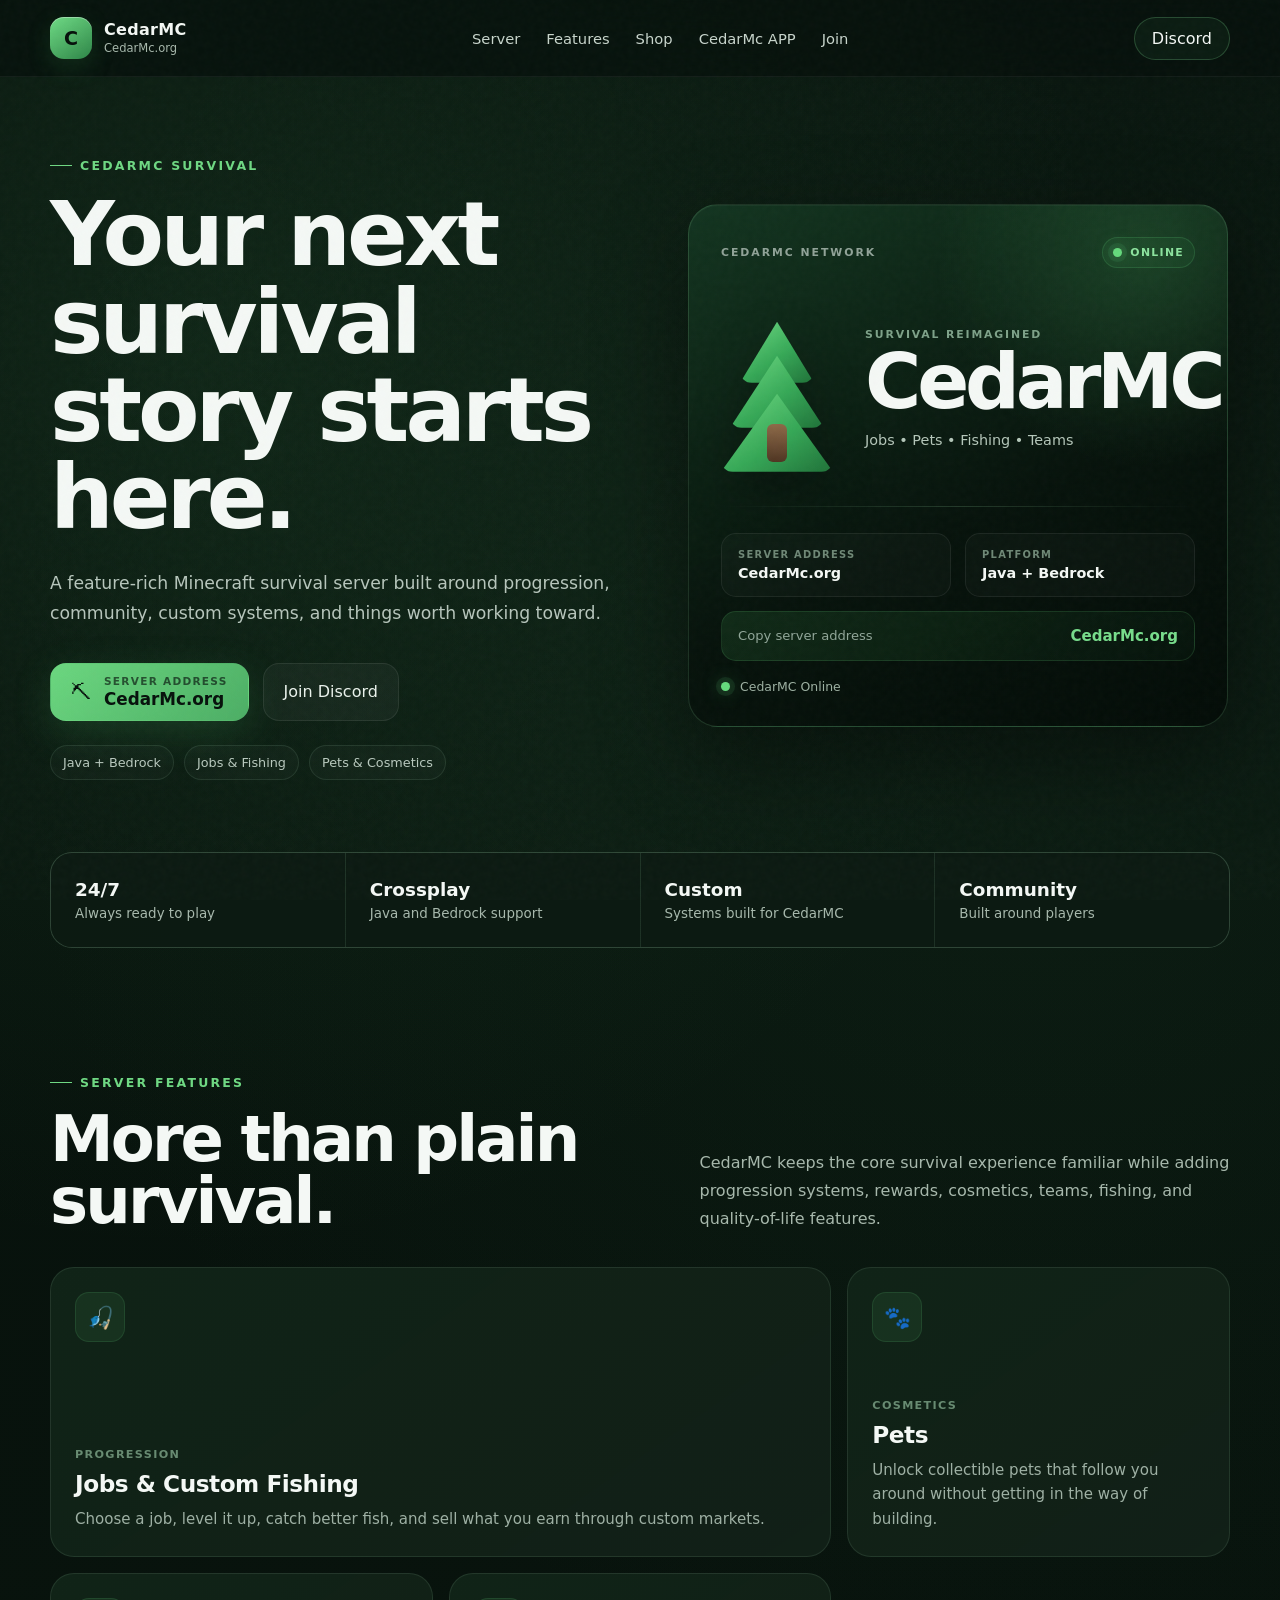
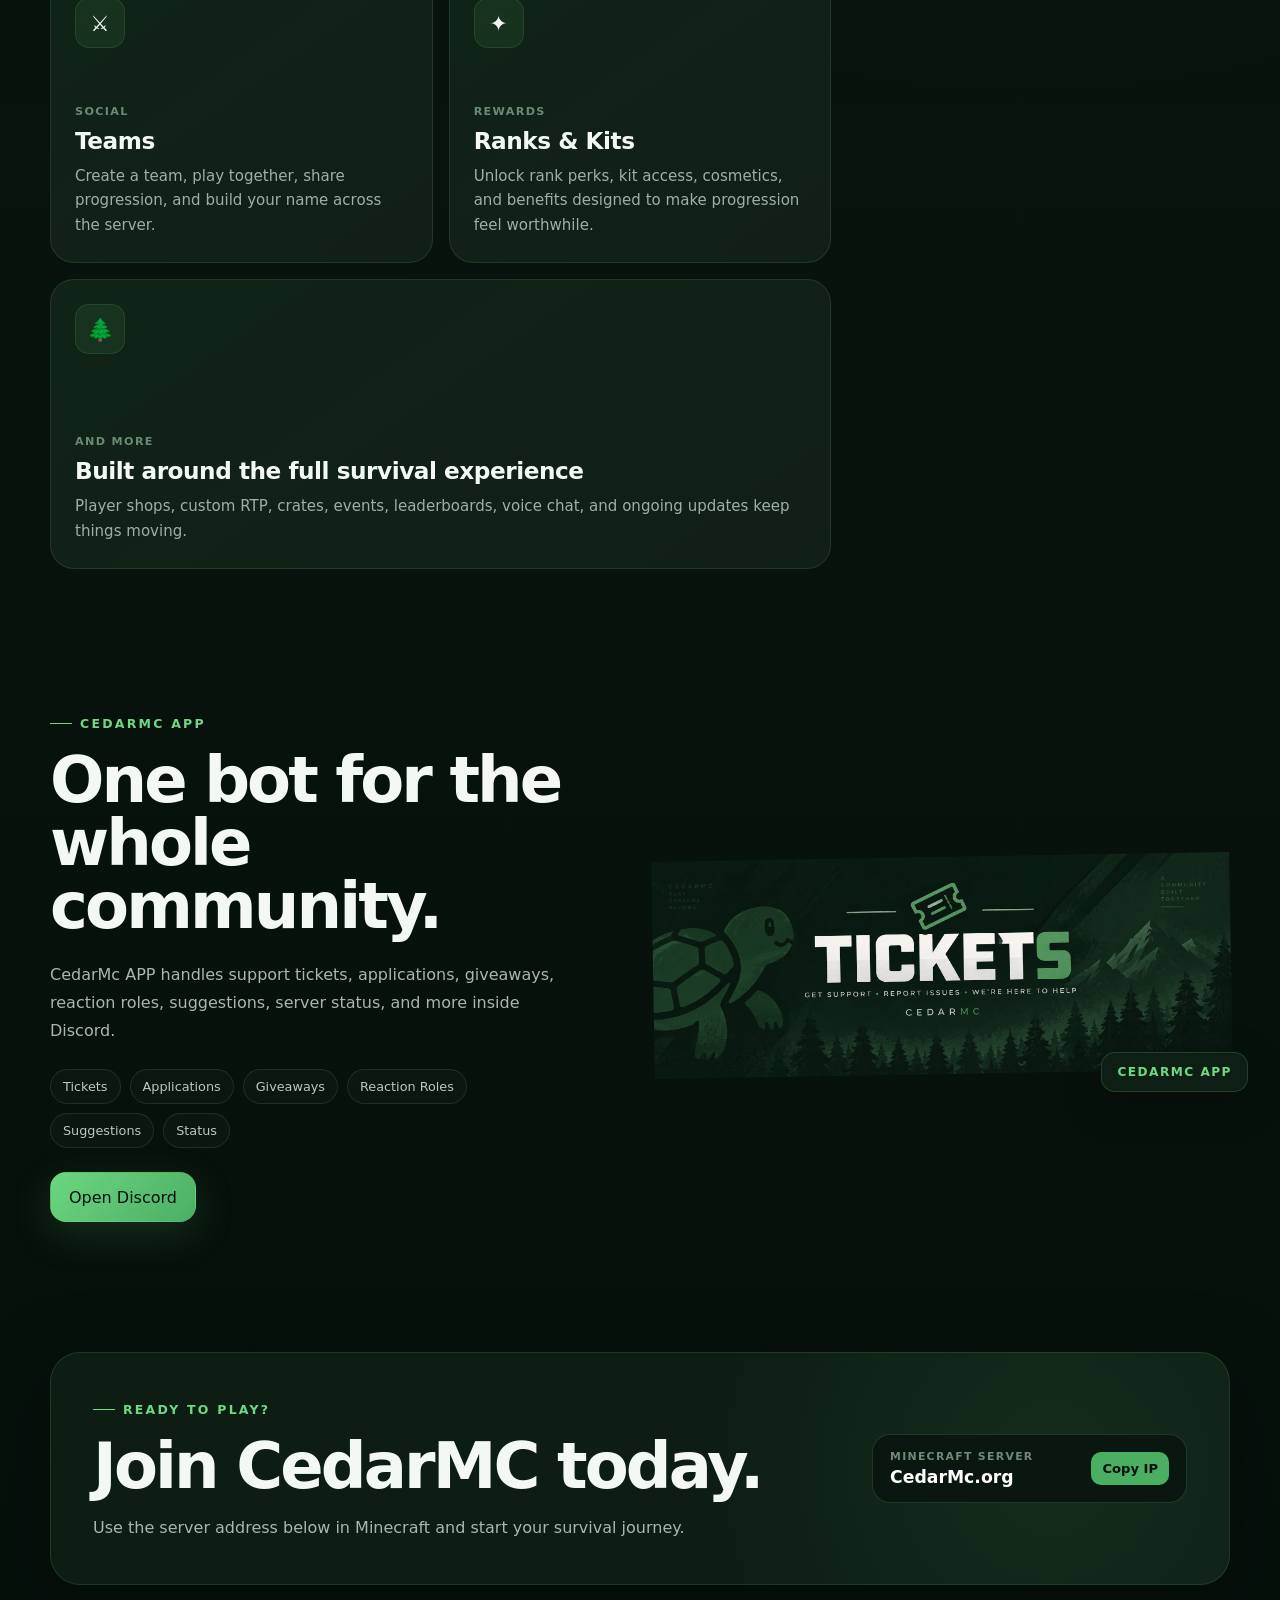
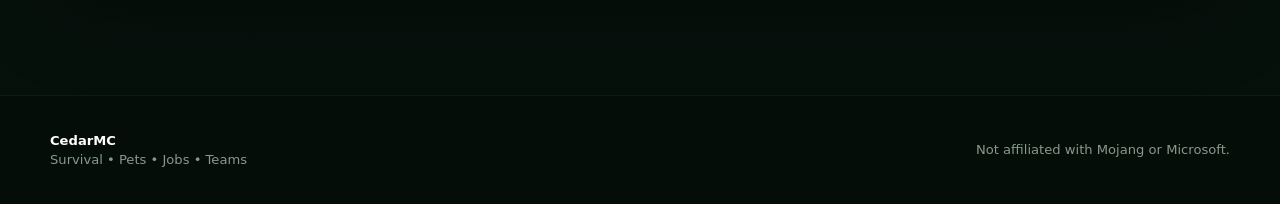
==== commit 1c801bbc: "Add files via upload" ====
--- a/index.html
+++ b/index.html
@@ -24,6 +24,7 @@
       <nav class="nav-links" aria-label="Main navigation">
         <a href="#server">Server</a>
         <a href="#features">Features</a>
+        <a href="/store/">Shop</a>
         <a href="#app">CedarMc APP</a>
         <a href="#join">Join</a>
       </nav>
